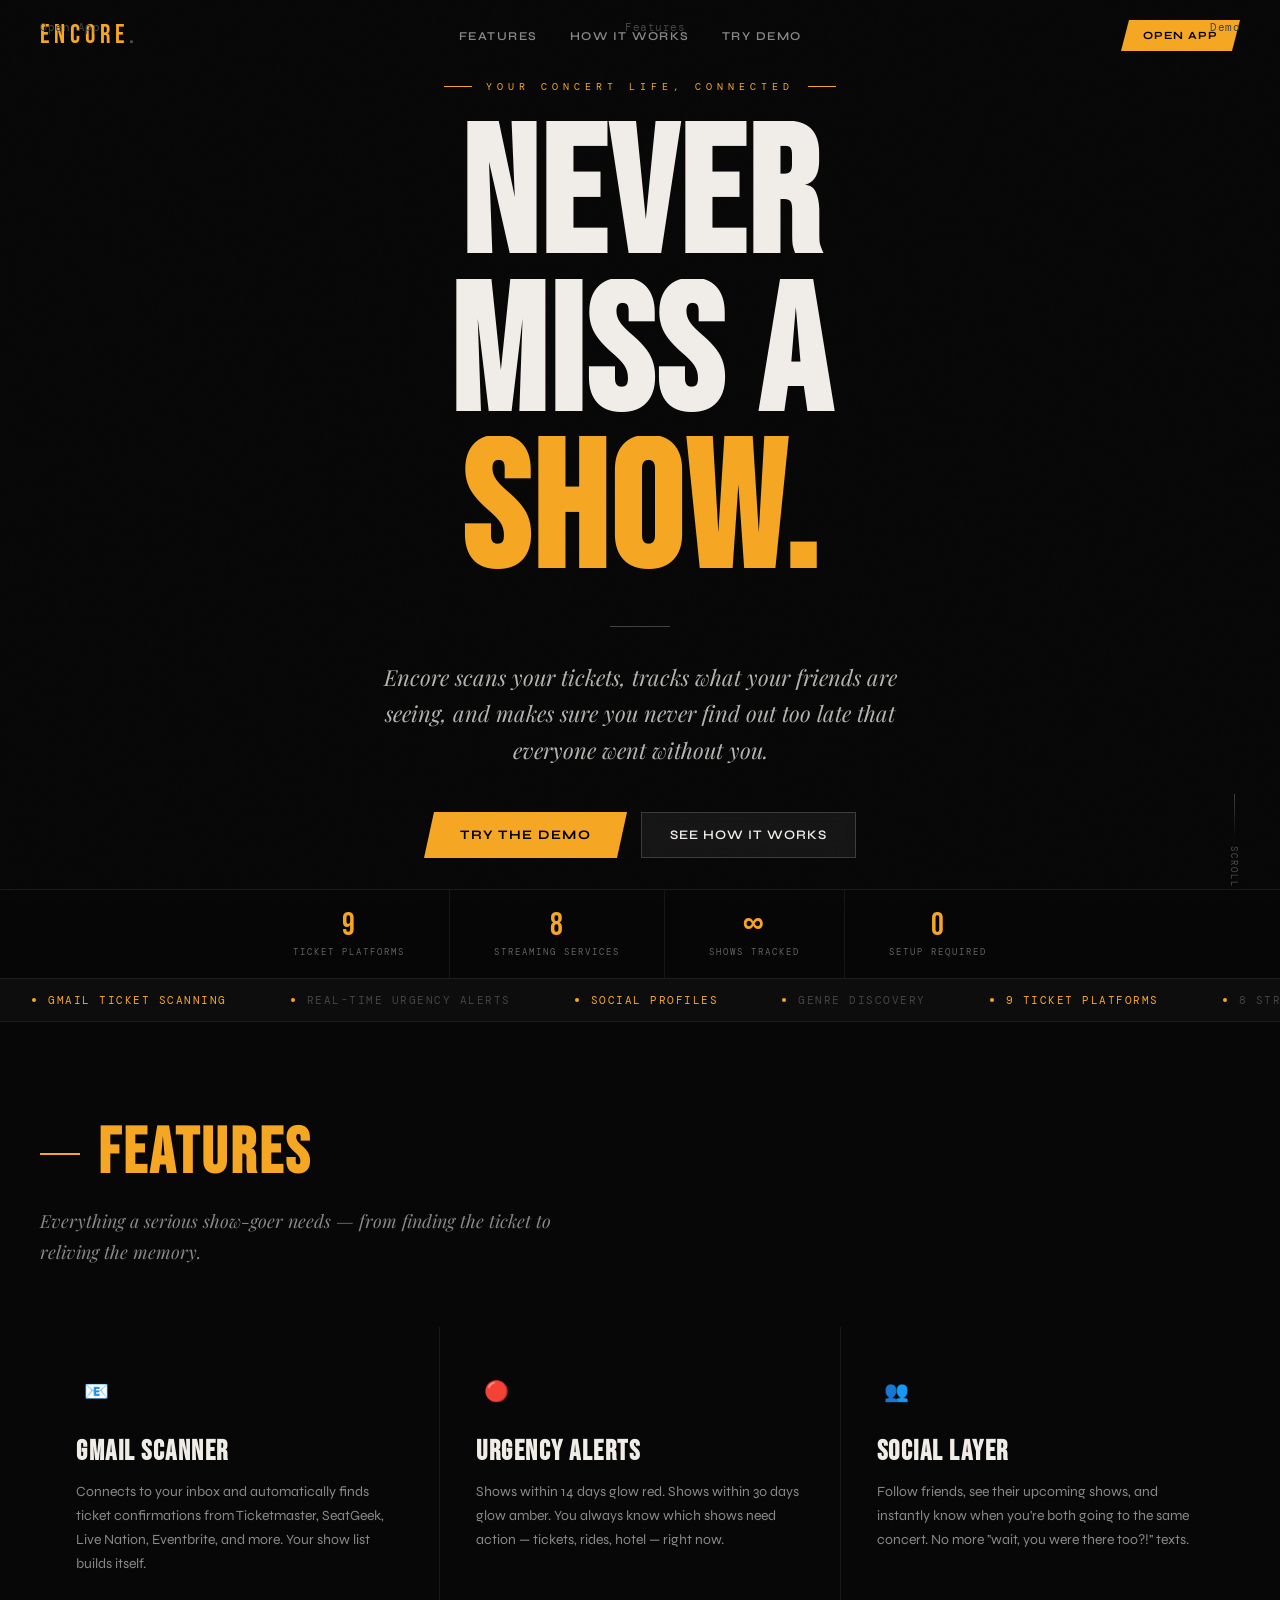
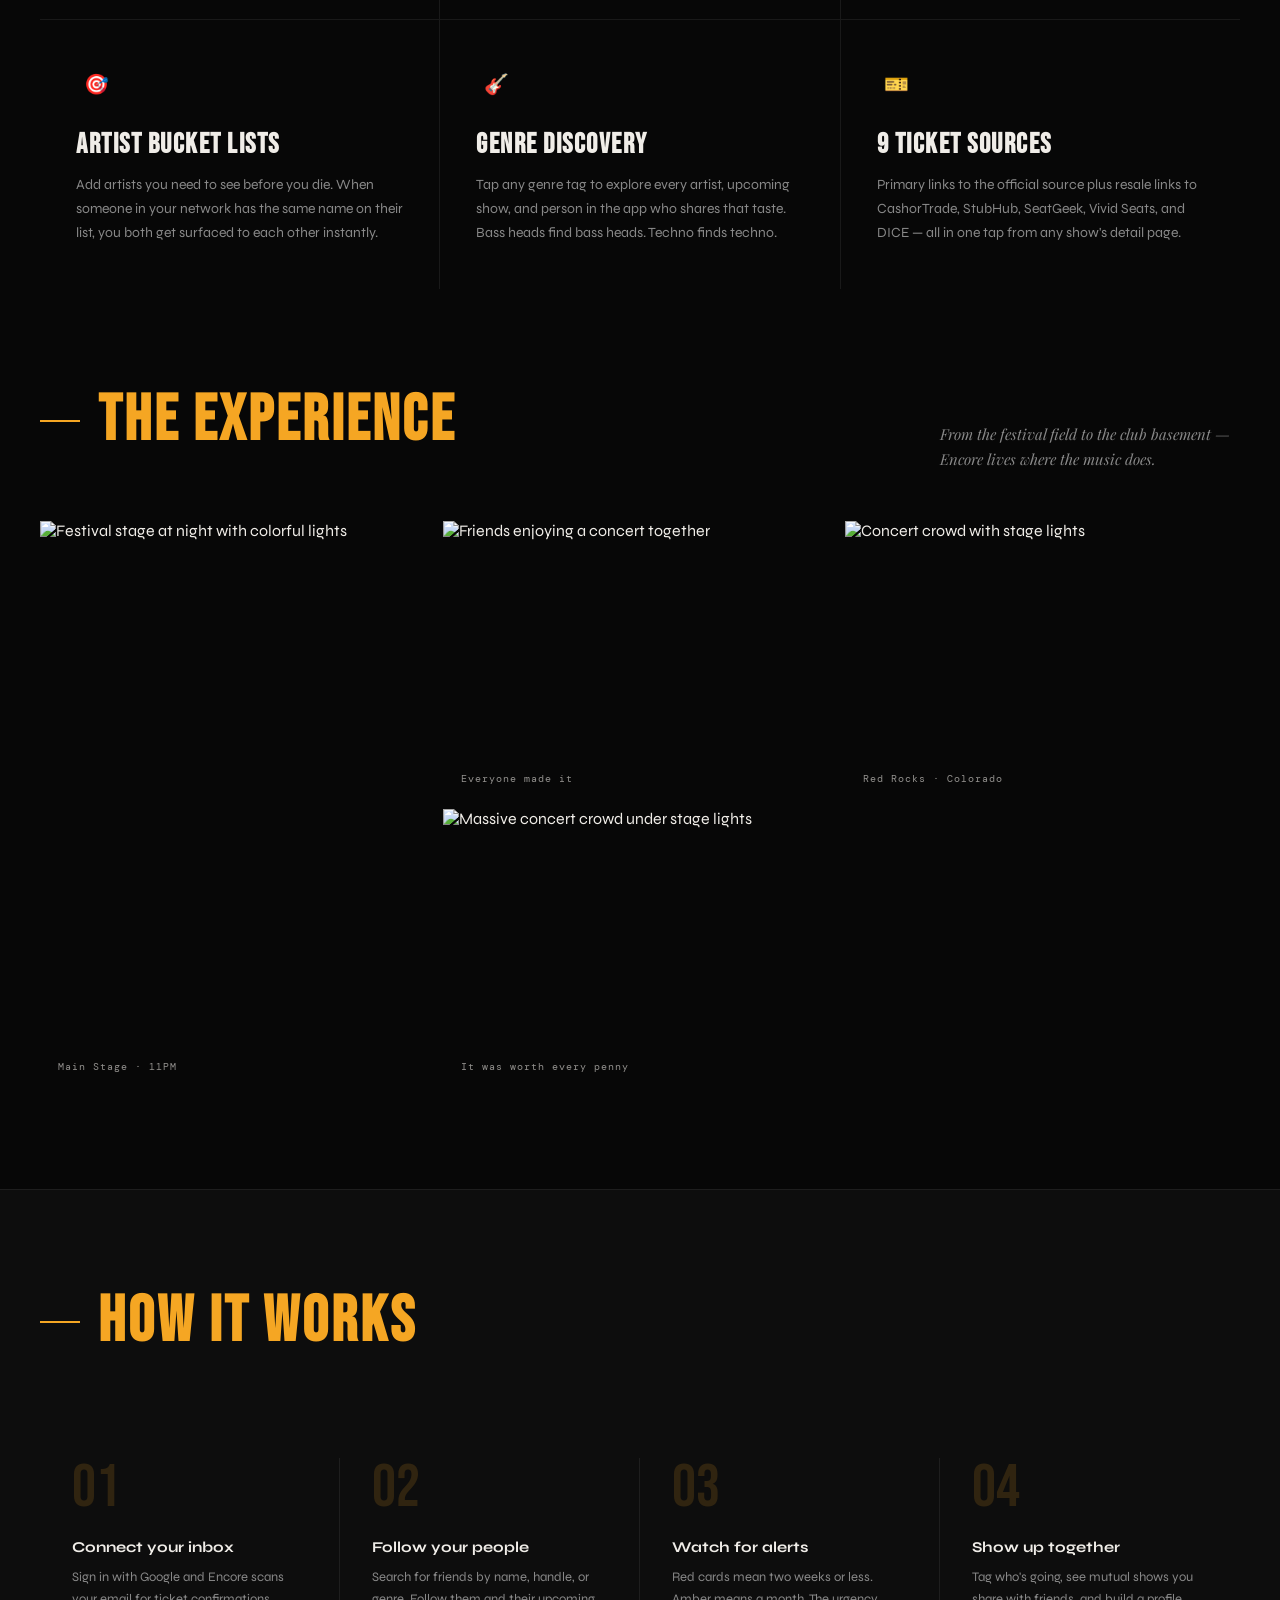
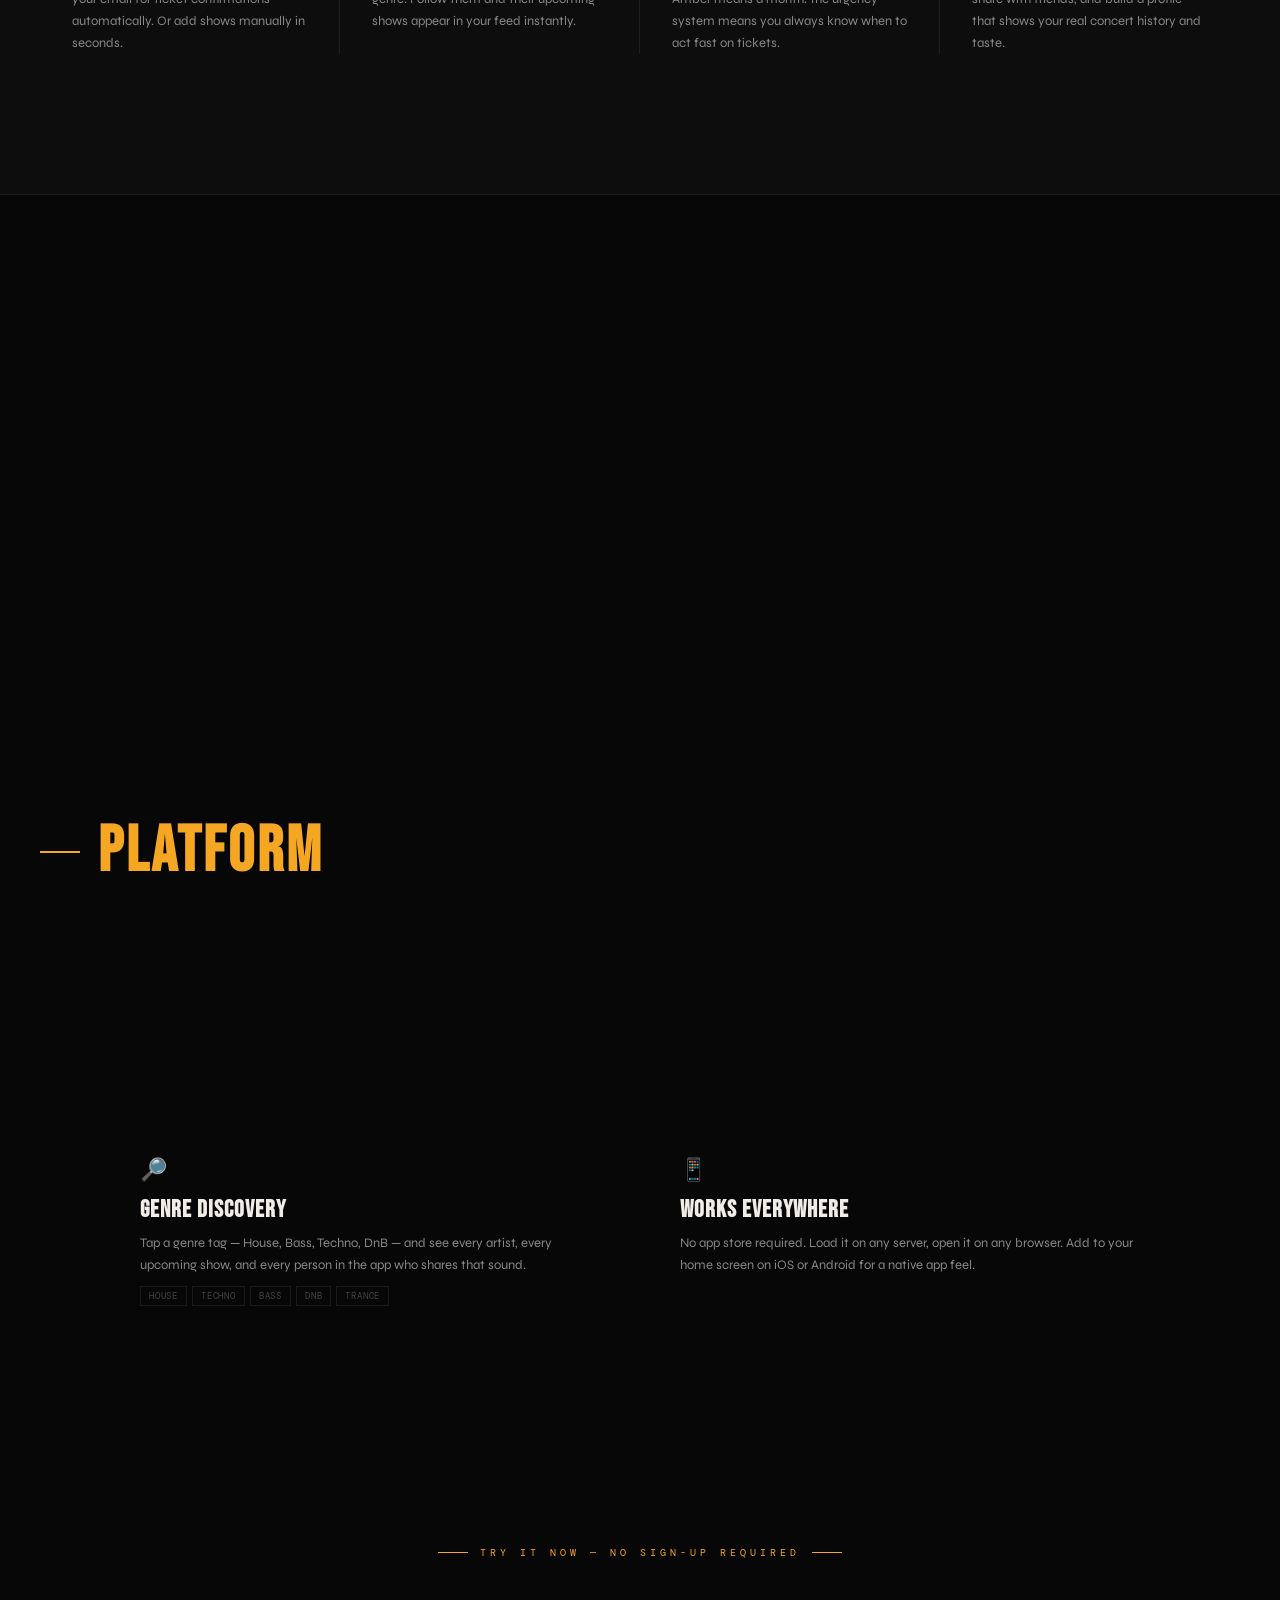
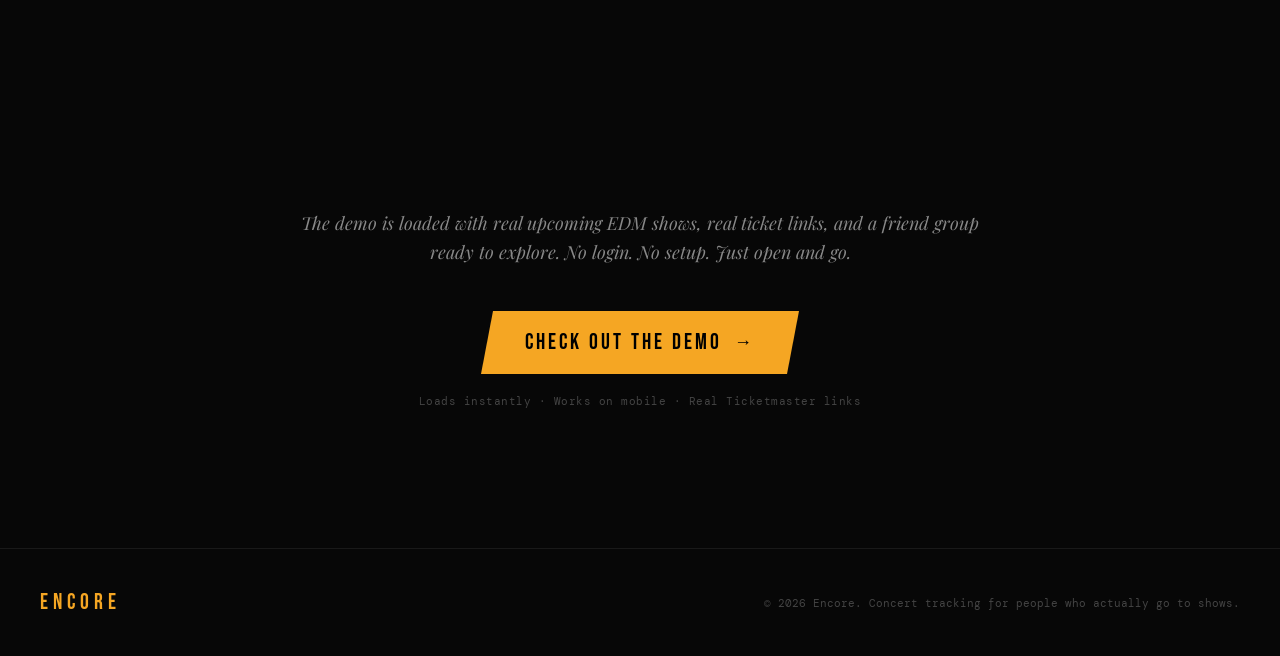
==== index.html @ 08269280 "Initial commit" ====
<!DOCTYPE html>
<html lang="en">
<head>
  <meta charset="UTF-8"/>
  <meta name="viewport" content="width=device-width, initial-scale=1.0"/>

  <!-- ── PRIMARY SEO ── -->
  <title>Encore — Never Miss a Show | Concert Tracker & Social App</title>
  <meta name="description" content="Encore scans your Gmail for concert tickets, shows what your friends are going to, and alerts you before shows sell out. The social concert tracker built for people who actually go to shows."/>
  <meta name="keywords" content="concert tracker, concert social app, ticket scanner, show tracker, music events, find concerts, friends concerts, EDM shows, live music app, concert notifications"/>
  <meta name="author" content="Encore"/>
  <meta name="robots" content="index, follow"/>
  <link rel="canonical" href="https://yourdomain.com/"/>

  <!-- ── OPEN GRAPH (Facebook, iMessage, LinkedIn previews) ── -->
  <meta property="og:type"        content="website"/>
  <meta property="og:url"         content="https://yourdomain.com/"/>
  <meta property="og:title"       content="Encore — Never Miss a Show"/>
  <meta property="og:description" content="Scan your tickets, follow your friends' show lists, and stop finding out Monday that everyone went without you Friday night."/>
  <meta property="og:image"       content="https://yourdomain.com/og-image.jpg"/>
  <meta property="og:image:width"  content="1200"/>
  <meta property="og:image:height" content="630"/>
  <meta property="og:site_name"   content="Encore"/>
  <meta property="og:locale"      content="en_US"/>

  <!-- ── TWITTER / X CARD ── -->
  <meta name="twitter:card"        content="summary_large_image"/>
  <meta name="twitter:url"         content="https://yourdomain.com/"/>
  <meta name="twitter:title"       content="Encore — Never Miss a Show"/>
  <meta name="twitter:description" content="Scan your tickets, follow your friends, catch every show."/>
  <meta name="twitter:image"       content="https://yourdomain.com/og-image.jpg"/>

  <!-- ── STRUCTURED DATA (Google rich results) ── -->
  <script type="application/ld+json">
  {
    "@context": "https://schema.org",
    "@type": "WebApplication",
    "name": "Encore",
    "url": "https://yourdomain.com",
    "description": "Concert tracker and social app. Scan Gmail for tickets, follow friends, get urgency alerts, and find tickets on 9 platforms.",
    "applicationCategory": "EntertainmentApplication",
    "operatingSystem": "Web, iOS, Android",
    "offers": {
      "@type": "Offer",
      "price": "0",
      "priceCurrency": "USD"
    },
    "featureList": [
      "Gmail ticket scanning",
      "Friend activity feed",
      "Concert urgency alerts",
      "9 ticket marketplace links",
      "8 streaming service links",
      "Genre discovery",
      "Artist bucket lists",
      "Concert history tracking"
    ]
  }
  </script>

  <!-- ── FONTS ── -->
  <link rel="preconnect" href="https://fonts.googleapis.com"/>
  <link rel="preconnect" href="https://fonts.gstatic.com" crossorigin/>
  <link href="https://fonts.googleapis.com/css2?family=Bebas+Neue&family=DM+Mono:wght@400;500&family=Playfair+Display:ital,wght@0,400;0,700;1,400&family=Syne:wght@400;500;600;700;800&display=swap" rel="stylesheet"/>

  <!-- ── STYLESHEET ── -->
  <link rel="stylesheet" href="css/style.css"/>

  <!-- ── FAVICON (replace with your own) ── -->
  <link rel="icon" href="data:image/svg+xml,<svg xmlns='http://www.w3.org/2000/svg' viewBox='0 0 100 100'><text y='.9em' font-size='90'>🎵</text></svg>"/>
</head>
<body>

<!-- ══════════════════════════════════════════
     NAVIGATION
══════════════════════════════════════════ -->
<nav id="nav" role="navigation" aria-label="Main navigation">
  <a href="/" class="nav-logo" aria-label="Encore home">ENCORE<span>.</span></a>
  <div class="nav-links">
    <a href="#features">Features</a>
    <a href="#how">How it works</a>
    <a href="#demo">Try Demo</a>
  </div>
  <a href="app.html" class="nav-cta">Open App</a>
</nav>

<!-- ══════════════════════════════════════════
     HERO
══════════════════════════════════════════ -->
<main>
<section class="hero" id="hero" aria-label="Hero">
  <div class="hero-overlay" aria-hidden="true"></div>
  <div class="hero-content">
    <p class="hero-label">Your concert life, connected</p>
    <h1 class="hero-hed">
      <span class="hero-hed-line">
        <span class="reveal-wrap"><span class="reveal-text" id="rt0">NEVER</span></span>
      </span>
      <span class="hero-hed-line">
        <span class="reveal-wrap"><span class="reveal-text" id="rt1">MISS A</span></span>
      </span>
      <span class="hero-hed-line gold">
        <span class="reveal-wrap"><span class="reveal-text" id="rt2">SHOW.</span></span>
      </span>
    </h1>
    <div class="hero-divider" aria-hidden="true"></div>
    <p class="hero-sub fade-up" id="heroSub">
      Encore scans your tickets, tracks what your friends are seeing,
      and makes sure you never find out too late that everyone went without you.
    </p>
    <div class="hero-actions fade-up" id="heroActions">
      <a href="#demo" class="btn-hero-primary">Try the Demo</a>
      <a href="#features" class="btn-hero-ghost">See How It Works</a>
    </div>
  </div>
  <div class="hero-stats fade-up" id="heroStats" aria-label="App statistics">
    <div class="hero-stat"><div class="hero-stat-n">9</div><div class="hero-stat-l">Ticket Platforms</div></div>
    <div class="hero-stat"><div class="hero-stat-n">8</div><div class="hero-stat-l">Streaming Services</div></div>
    <div class="hero-stat"><div class="hero-stat-n">∞</div><div class="hero-stat-l">Shows Tracked</div></div>
    <div class="hero-stat"><div class="hero-stat-n">0</div><div class="hero-stat-l">Setup Required</div></div>
  </div>
  <div class="hero-scroll" aria-hidden="true">
    <div class="scroll-line"></div>
    <span>Scroll</span>
  </div>
</section>

<!-- ══════════════════════════════════════════
     TICKER
══════════════════════════════════════════ -->
<div class="ticker" aria-hidden="true">
  <div class="ticker-track">
    <span class="ticker-item hi"><span class="ticker-dot"></span>Gmail Ticket Scanning</span>
    <span class="ticker-item"><span class="ticker-dot"></span>Real-time Urgency Alerts</span>
    <span class="ticker-item hi"><span class="ticker-dot"></span>Social Profiles</span>
    <span class="ticker-item"><span class="ticker-dot"></span>Genre Discovery</span>
    <span class="ticker-item hi"><span class="ticker-dot"></span>9 Ticket Platforms</span>
    <span class="ticker-item"><span class="ticker-dot"></span>8 Streaming Services</span>
    <span class="ticker-item hi"><span class="ticker-dot"></span>Artist Bucket Lists</span>
    <span class="ticker-item"><span class="ticker-dot"></span>Followers &amp; Following</span>
    <span class="ticker-item hi"><span class="ticker-dot"></span>Resale Marketplace Links</span>
    <span class="ticker-item"><span class="ticker-dot"></span>Concert History</span>
    <span class="ticker-item hi"><span class="ticker-dot"></span>Mutual Show Detection</span>
    <span class="ticker-item"><span class="ticker-dot"></span>Show Notifications</span>
    <!-- Duplicate for seamless loop -->
    <span class="ticker-item hi"><span class="ticker-dot"></span>Gmail Ticket Scanning</span>
    <span class="ticker-item"><span class="ticker-dot"></span>Real-time Urgency Alerts</span>
    <span class="ticker-item hi"><span class="ticker-dot"></span>Social Profiles</span>
    <span class="ticker-item"><span class="ticker-dot"></span>Genre Discovery</span>
    <span class="ticker-item hi"><span class="ticker-dot"></span>9 Ticket Platforms</span>
    <span class="ticker-item"><span class="ticker-dot"></span>8 Streaming Services</span>
    <span class="ticker-item hi"><span class="ticker-dot"></span>Artist Bucket Lists</span>
    <span class="ticker-item"><span class="ticker-dot"></span>Followers &amp; Following</span>
    <span class="ticker-item hi"><span class="ticker-dot"></span>Resale Marketplace Links</span>
    <span class="ticker-item"><span class="ticker-dot"></span>Concert History</span>
    <span class="ticker-item hi"><span class="ticker-dot"></span>Mutual Show Detection</span>
    <span class="ticker-item"><span class="ticker-dot"></span>Show Notifications</span>
  </div>
</div>

<!-- ══════════════════════════════════════════
     FEATURES
══════════════════════════════════════════ -->
<section id="features" aria-labelledby="features-heading">
  <div class="inner">
    <h2 class="section-label" id="features-heading">Features</h2>
    <p class="section-sub fade-up">
      Everything a serious show-goer needs — from finding the ticket to reliving the memory.
    </p>
    <div class="features-grid">
      <article class="feat-card fade-up d1">
        <div class="feat-icon" aria-hidden="true">📧</div>
        <h3 class="feat-title">Gmail Scanner</h3>
        <p class="feat-body">Connects to your inbox and automatically finds ticket confirmations from Ticketmaster, SeatGeek, Live Nation, Eventbrite, and more. Your show list builds itself.</p>
      </article>
      <article class="feat-card fade-up d2">
        <div class="feat-icon" aria-hidden="true">🔴</div>
        <h3 class="feat-title">Urgency Alerts</h3>
        <p class="feat-body">Shows within 14 days glow red. Shows within 30 days glow amber. You always know which shows need action — tickets, rides, hotel — right now.</p>
      </article>
      <article class="feat-card fade-up d3">
        <div class="feat-icon" aria-hidden="true">👥</div>
        <h3 class="feat-title">Social Layer</h3>
        <p class="feat-body">Follow friends, see their upcoming shows, and instantly know when you're both going to the same concert. No more "wait, you were there too?!" texts.</p>
      </article>
      <article class="feat-card fade-up d1">
        <div class="feat-icon" aria-hidden="true">🎯</div>
        <h3 class="feat-title">Artist Bucket Lists</h3>
        <p class="feat-body">Add artists you need to see before you die. When someone in your network has the same name on their list, you both get surfaced to each other instantly.</p>
      </article>
      <article class="feat-card fade-up d2">
        <div class="feat-icon" aria-hidden="true">🎸</div>
        <h3 class="feat-title">Genre Discovery</h3>
        <p class="feat-body">Tap any genre tag to explore every artist, upcoming show, and person in the app who shares that taste. Bass heads find bass heads. Techno finds techno.</p>
      </article>
      <article class="feat-card fade-up d3">
        <div class="feat-icon" aria-hidden="true">🎫</div>
        <h3 class="feat-title">9 Ticket Sources</h3>
        <p class="feat-body">Primary links to the official source plus resale links to CashorTrade, StubHub, SeatGeek, Vivid Seats, and DICE — all in one tap from any show's detail page.</p>
      </article>
    </div>
  </div>
</section>

<!-- ══════════════════════════════════════════
     PHOTO GRID
══════════════════════════════════════════ -->
<div class="photo-section" aria-label="Concert photography">
  <div class="photo-hed-wrap">
    <div>
      <h2 class="section-label">The Experience</h2>
    </div>
    <p class="section-sub fade-up" style="max-width:300px;font-size:15px">
      From the festival field to the club basement — Encore lives where the music does.
    </p>
  </div>
  <div class="photo-grid">
    <div class="photo-item tall fade-up d1">
      <img src="https://images.unsplash.com/photo-1501281668745-f7f57925c3b4?w=600&q=85" alt="Festival stage at night with colorful lights" loading="lazy" width="600" height="900"/>
      <div class="photo-caption">Main Stage · 11PM</div>
    </div>
    <div class="photo-item fade-up d2">
      <img src="https://images.unsplash.com/photo-1524368535928-5b5e00ddc76b?w=800&q=85" alt="Friends enjoying a concert together" loading="lazy" width="800" height="533"/>
      <div class="photo-caption">Everyone made it</div>
    </div>
    <div class="photo-item fade-up d3">
      <img src="https://images.unsplash.com/photo-1506157786151-b8491531f063?w=600&q=85" alt="Concert crowd with stage lights" loading="lazy" width="600" height="400"/>
      <div class="photo-caption">Red Rocks · Colorado</div>
    </div>
    <div class="photo-item wide fade-up d2">
      <img src="https://images.unsplash.com/photo-1470229722913-7c0e2dbbafd3?w=1200&q=85" alt="Massive concert crowd under stage lights" loading="lazy" width="1200" height="800"/>
      <div class="photo-caption">It was worth every penny</div>
    </div>
  </div>
</div>

<!-- ══════════════════════════════════════════
     HOW IT WORKS
══════════════════════════════════════════ -->
<section id="how" class="how-section" aria-labelledby="how-heading">
  <div class="inner">
    <h2 class="section-label" id="how-heading">How It Works</h2>
    <div class="how-steps">
      <div class="how-step fade-up d1">
        <div class="step-num" aria-hidden="true">01</div>
        <h3 class="step-title">Connect your inbox</h3>
        <p class="step-body">Sign in with Google and Encore scans your email for ticket confirmations automatically. Or add shows manually in seconds.</p>
      </div>
      <div class="how-step fade-up d2">
        <div class="step-num" aria-hidden="true">02</div>
        <h3 class="step-title">Follow your people</h3>
        <p class="step-body">Search for friends by name, handle, or genre. Follow them and their upcoming shows appear in your feed instantly.</p>
      </div>
      <div class="how-step fade-up d3">
        <div class="step-num" aria-hidden="true">03</div>
        <h3 class="step-title">Watch for alerts</h3>
        <p class="step-body">Red cards mean two weeks or less. Amber means a month. The urgency system means you always know when to act fast on tickets.</p>
      </div>
      <div class="how-step fade-up d4">
        <div class="step-num" aria-hidden="true">04</div>
        <h3 class="step-title">Show up together</h3>
        <p class="step-body">Tag who's going, see mutual shows you share with friends, and build a profile that shows your real concert history and taste.</p>
      </div>
    </div>
  </div>
</section>

<!-- ══════════════════════════════════════════
     SOCIAL PROOF
══════════════════════════════════════════ -->
<div class="social-proof" aria-label="The problem Encore solves">
  <div class="sp-inner">
    <div class="fade-up">
      <h2 class="section-label" style="font-size:clamp(22px,3.5vw,36px);font-family:'Playfair Display',serif;font-style:italic;letter-spacing:0;color:var(--fg)">
        "Stop finding out Monday that <span style="color:var(--gold)">half your friends were at the same show</span> Friday night."
      </h2>
      <div class="line-draw" style="margin-top:32px"></div>
    </div>
    <div class="sp-cards fade-up d2">
      <div class="sp-card">
        <div class="sp-av" style="background:#F5A623">KY</div>
        <div class="sp-info"><div class="sp-name">Kyle</div><div class="sp-status">Subtronics · Red Rocks · Apr 23</div></div>
        <span class="sp-badge sp-going">✓ Going</span>
      </div>
      <div class="sp-card">
        <div class="sp-av" style="background:#9B6BF5">JO</div>
        <div class="sp-info"><div class="sp-name">Jordan</div><div class="sp-status">Subtronics · Red Rocks · Apr 23</div></div>
        <span class="sp-badge sp-going">✓ Going</span>
      </div>
      <div class="sp-card">
        <div class="sp-av" style="background:#E85D3A">AL</div>
        <div class="sp-info"><div class="sp-name">Alex</div><div class="sp-status">Subtronics · Red Rocks · Apr 23</div></div>
        <span class="sp-badge sp-going" style="background:rgba(245,166,35,.1);color:var(--gold);border-color:var(--gold-border)">Not yet</span>
      </div>
    </div>
  </div>
</div>

<!-- ══════════════════════════════════════════
     PLATFORM FEATURES
══════════════════════════════════════════ -->
<section aria-labelledby="platform-heading">
  <div class="inner">
    <h2 class="section-label" id="platform-heading">Platform</h2>
    <div class="platform-grid">
      <div class="pf-item fade-up d1">
        <div class="pf-icon" aria-hidden="true">🎵</div>
        <h3 class="pf-title">Rich Artist Pages</h3>
        <p class="pf-body">Tap any artist name and get their upcoming shows, attending friends, and links to every major streaming platform in one place.</p>
        <div class="pf-tags"><span class="pf-tag">Spotify</span><span class="pf-tag">Apple Music</span><span class="pf-tag">Beatport</span><span class="pf-tag">SoundCloud</span></div>
      </div>
      <div class="pf-item fade-up d2">
        <div class="pf-icon" aria-hidden="true">👤</div>
        <h3 class="pf-title">Expressive Profiles</h3>
        <p class="pf-body">Set your genre tags, favorite artists, bucket list, show vibe, lifetime show count, and social links. Your music identity, all in one card.</p>
      </div>
      <div class="pf-item fade-up d3">
        <div class="pf-icon" aria-hidden="true">🔎</div>
        <h3 class="pf-title">Genre Discovery</h3>
        <p class="pf-body">Tap a genre tag — House, Bass, Techno, DnB — and see every artist, every upcoming show, and every person in the app who shares that sound.</p>
        <div class="pf-tags"><span class="pf-tag">House</span><span class="pf-tag">Techno</span><span class="pf-tag">Bass</span><span class="pf-tag">DnB</span><span class="pf-tag">Trance</span></div>
      </div>
      <div class="pf-item fade-up d4">
        <div class="pf-icon" aria-hidden="true">📱</div>
        <h3 class="pf-title">Works Everywhere</h3>
        <p class="pf-body">No app store required. Load it on any server, open it on any browser. Add to your home screen on iOS or Android for a native app feel.</p>
      </div>
    </div>
  </div>
</section>

<!-- ══════════════════════════════════════════
     DEMO CTA
══════════════════════════════════════════ -->
<div class="demo-section" id="demo" aria-labelledby="demo-heading">
  <div class="demo-content">
    <p class="demo-eyebrow">Try it now — no sign-up required</p>
    <h2 class="demo-hed" id="demo-heading">
      <span class="reveal-wrap"><span class="reveal-text">SEE IT</span></span>
      <span class="reveal-wrap" style="color:var(--gold)"><span class="reveal-text">IN ACTION</span></span>
    </h2>
    <p class="demo-sub fade-up">
      The demo is loaded with real upcoming EDM shows, real ticket links,
      and a friend group ready to explore. No login. No setup. Just open and go.
    </p>
    <a href="app.html" class="btn-demo fade-up d2" aria-label="Open the Encore app demo">
      Check Out the Demo <span class="btn-demo-arrow" aria-hidden="true">→</span>
    </a>
    <p class="demo-note fade-up d3">Loads instantly · Works on mobile · Real Ticketmaster links</p>
  </div>
</div>
</main>

<!-- ══════════════════════════════════════════
     FOOTER
══════════════════════════════════════════ -->
<footer role="contentinfo">
  <div class="foot-logo">ENCORE</div>
  <p class="foot-copy">© 2026 Encore. Concert tracking for people who actually go to shows.</p>
  <nav class="foot-links" aria-label="Footer navigation">
    <a href="app.html">Open App</a>
    <a href="#features">Features</a>
    <a href="#demo">Demo</a>
  </nav>
</footer>

<script src="js/landing.js" defer></script>
</body>
</html>
---- css/style.css ----
/* ============================================================
   ENCORE — Landing Page Styles
   style.css
   ============================================================ */

/* ── CUSTOM PROPERTIES ── */
:root {
  --gold:        #F5A623;
  --gold-dim:    rgba(245,166,35,.12);
  --gold-border: rgba(245,166,35,.25);
  --red:         #FF4D4D;
  --bg:          #070707;
  --bg2:         #0d0d0d;
  --bg3:         #111;
  --fg:          #F0EDE8;
  --fg2:         #888;
  --fg3:         #444;
  --border:      rgba(255,255,255,.07);
  --font-display:'Bebas Neue', sans-serif;
  --font-body:   'Syne', sans-serif;
  --font-mono:   'DM Mono', monospace;
  --font-serif:  'Playfair Display', serif;
}

/* ── RESET ── */
*, *::before, *::after { box-sizing: border-box; margin: 0; padding: 0; }
html { scroll-behavior: smooth; }
body {
  background: var(--bg);
  color: var(--fg);
  font-family: var(--font-body);
  overflow-x: hidden;
  -webkit-font-smoothing: antialiased;
}
::selection { background: var(--gold); color: #000; }
::-webkit-scrollbar { width: 3px; }
::-webkit-scrollbar-thumb { background: #2a2a2a; border-radius: 2px; }
img { max-width: 100%; display: block; }
a { color: inherit; }

/* ── GRAIN OVERLAY ── */
body::before {
  content: '';
  position: fixed;
  inset: 0;
  pointer-events: none;
  z-index: 1000;
  background-image: url("data:image/svg+xml,%3Csvg viewBox='0 0 256 256' xmlns='http://www.w3.org/2000/svg'%3E%3Cfilter id='n'%3E%3CfeTurbulence type='fractalNoise' baseFrequency='0.9' numOctaves='4' stitchTiles='stitch'/%3E%3C/filter%3E%3Crect width='100%25' height='100%25' filter='url(%23n)' opacity='0.03'/%3E%3C/svg%3E");
  opacity: .35;
  mix-blend-mode: overlay;
}

/* ── ANIMATIONS ── */
.reveal-wrap  { overflow: hidden; display: block; }
.reveal-text  {
  display: block;
  transform: translateY(110%);
  transition: transform 0.9s cubic-bezier(0.16,1,0.3,1);
}
.reveal-text.visible { transform: translateY(0); }

.fade-up {
  opacity: 0;
  transform: translateY(32px);
  transition: opacity 0.8s ease, transform 0.8s cubic-bezier(0.16,1,0.3,1);
}
.fade-up.visible { opacity: 1; transform: translateY(0); }
.fade-up.d1 { transition-delay: .1s; }
.fade-up.d2 { transition-delay: .2s; }
.fade-up.d3 { transition-delay: .3s; }
.fade-up.d4 { transition-delay: .4s; }
.fade-up.d5 { transition-delay: .5s; }

.line-draw { width: 0; height: 1px; background: var(--gold); transition: width 1.2s cubic-bezier(0.16,1,0.3,1); }
.line-draw.visible { width: 100%; }

@keyframes scrollPulse {
  0%, 100% { opacity: .3; transform: scaleY(1); }
  50%       { opacity: 1;  transform: scaleY(1.2); }
}
@keyframes ticker {
  from { transform: translateX(0); }
  to   { transform: translateX(-50%); }
}

/* ── NAVIGATION ── */
nav {
  position: fixed;
  top: 0; left: 0; right: 0;
  z-index: 100;
  display: flex;
  align-items: center;
  justify-content: space-between;
  padding: 20px 40px;
  padding-top: max(20px, calc(20px + env(safe-area-inset-top)));
  background: rgba(7,7,7,0);
  backdrop-filter: blur(0);
  transition: background .4s, backdrop-filter .4s;
}
nav.scrolled {
  background: rgba(7,7,7,.92);
  backdrop-filter: blur(16px);
}
.nav-logo {
  font-family: var(--font-display);
  font-size: 26px;
  letter-spacing: 5px;
  color: var(--gold);
  text-decoration: none;
}
.nav-logo span { color: var(--fg); opacity: .3; }
.nav-links { display: flex; align-items: center; gap: 32px; }
.nav-links a {
  font-size: 12px;
  font-weight: 600;
  letter-spacing: 1.5px;
  text-transform: uppercase;
  color: var(--fg2);
  text-decoration: none;
  transition: color .2s;
}
.nav-links a:hover { color: var(--fg); }
.nav-cta {
  padding: 9px 22px;
  background: var(--gold);
  color: #000;
  font-family: var(--font-body);
  font-size: 11px;
  font-weight: 700;
  letter-spacing: 1px;
  text-transform: uppercase;
  text-decoration: none;
  border: none;
  cursor: pointer;
  transition: background .15s;
  clip-path: polygon(8px 0%,100% 0%,calc(100% - 8px) 100%,0% 100%);
}
.nav-cta:hover { background: #ffbb44; }

/* ── HERO ── */
.hero {
  position: relative;
  min-height: 100vh;
  min-height: 100dvh;
  display: flex;
  flex-direction: column;
  justify-content: center;
  align-items: center;
  padding: 80px 40px 120px;
  overflow: hidden;
  text-align: center;
  background-image: url('https://images.unsplash.com/photo-1459749411175-04bf5292ceea?w=1600&q=85');
  background-size: cover;
  background-position: center 30%;
  background-repeat: no-repeat;
}
.hero-overlay {
  position: absolute;
  inset: 0;
  z-index: 1;
  pointer-events: none;
  background:
    linear-gradient(to bottom, rgba(7,7,7,.75) 0%, rgba(7,7,7,.25) 25%, rgba(7,7,7,.18) 55%, rgba(7,7,7,.72) 85%, rgba(7,7,7,1) 100%),
    radial-gradient(ellipse at center, rgba(7,7,7,0) 25%, rgba(7,7,7,.5) 100%);
}
.hero-content {
  position: relative;
  z-index: 2;
  max-width: 1100px;
  width: 100%;
}
.hero-label {
  font-family: var(--font-mono);
  font-size: 10px;
  letter-spacing: 5px;
  text-transform: uppercase;
  color: var(--gold);
  margin-bottom: 28px;
  display: flex;
  align-items: center;
  justify-content: center;
  gap: 14px;
}
.hero-label::before,
.hero-label::after { content: ''; width: 28px; height: 1px; background: var(--gold); }
.hero-hed {
  font-family: var(--font-display);
  font-size: clamp(80px,14vw,200px);
  line-height: .88;
  letter-spacing: 3px;
  margin-bottom: 0;
}
.hero-hed-line { display: block; }
.hero-hed .gold { color: var(--gold); }
.hero-divider {
  width: 60px;
  height: 1px;
  background: rgba(240,237,232,.25);
  margin: 32px auto;
}
.hero-sub {
  font-family: var(--font-serif);
  font-style: italic;
  font-size: clamp(16px,2.2vw,22px);
  color: rgba(240,237,232,.75);
  max-width: 560px;
  line-height: 1.65;
  margin: 0 auto 44px;
}
.hero-actions {
  display: flex;
  gap: 14px;
  align-items: center;
  justify-content: center;
  flex-wrap: wrap;
}
.btn-hero-primary {
  padding: 15px 36px;
  background: var(--gold);
  color: #000;
  font-family: var(--font-body);
  font-size: 13px;
  font-weight: 700;
  letter-spacing: 1.5px;
  text-transform: uppercase;
  text-decoration: none;
  cursor: pointer;
  border: none;
  transition: all .2s;
  clip-path: polygon(10px 0%,100% 0%,calc(100% - 10px) 100%,0% 100%);
}
.btn-hero-primary:hover { background: #ffbb44; transform: translateY(-2px); }
.btn-hero-ghost {
  padding: 14px 28px;
  background: rgba(255,255,255,.06);
  color: var(--fg);
  font-family: var(--font-body);
  font-size: 13px;
  font-weight: 600;
  letter-spacing: 1px;
  text-transform: uppercase;
  text-decoration: none;
  border: 1px solid rgba(240,237,232,.18);
  cursor: pointer;
  backdrop-filter: blur(8px);
  transition: all .2s;
}
.btn-hero-ghost:hover { border-color: rgba(240,237,232,.45); background: rgba(255,255,255,.1); }

/* Hero Stats Bar */
.hero-stats {
  position: absolute;
  bottom: 0; left: 0; right: 0;
  z-index: 3;
  display: flex;
  justify-content: center;
  border-top: 1px solid rgba(255,255,255,.08);
  background: rgba(7,7,7,.65);
  backdrop-filter: blur(12px);
}
.hero-stat { padding: 20px 44px; text-align: center; border-right: 1px solid rgba(255,255,255,.07); }
.hero-stat:last-child { border-right: none; }
.hero-stat-n { font-family: var(--font-display); font-size: 32px; letter-spacing: 2px; color: var(--gold); line-height: 1; margin-bottom: 4px; }
.hero-stat-l { font-family: var(--font-mono); font-size: 9px; letter-spacing: 2px; text-transform: uppercase; color: rgba(240,237,232,.4); }

/* Hero Scroll Indicator */
.hero-scroll {
  position: absolute;
  bottom: 90px; right: 40px;
  z-index: 4;
  display: flex;
  flex-direction: column;
  align-items: center;
  gap: 8px;
}
.hero-scroll span { font-family: var(--font-mono); font-size: 9px; letter-spacing: 2px; color: rgba(240,237,232,.3); text-transform: uppercase; writing-mode: vertical-rl; }
.scroll-line { width: 1px; height: 44px; background: linear-gradient(to bottom,rgba(240,237,232,.25),transparent); animation: scrollPulse 2s ease-in-out infinite; }

/* ── TICKER ── */
.ticker {
  overflow: hidden;
  border-top: 1px solid var(--border);
  border-bottom: 1px solid var(--border);
  padding: 14px 0;
  background: var(--bg2);
}
.ticker-track {
  display: flex;
  gap: 0;
  white-space: nowrap;
  animation: ticker 28s linear infinite;
}
.ticker-track:hover { animation-play-state: paused; }
.ticker-item {
  display: inline-flex;
  align-items: center;
  gap: 12px;
  padding: 0 32px;
  font-family: var(--font-mono);
  font-size: 11px;
  letter-spacing: 1.5px;
  text-transform: uppercase;
  color: var(--fg3);
}
.ticker-dot { width: 4px; height: 4px; border-radius: 50%; background: var(--gold); flex-shrink: 0; }
.ticker-item.hi { color: var(--gold); }

/* ── SHARED SECTION STYLES ── */
section { padding: 100px 40px; }
.section-label {
  font-family: var(--font-display);
  font-size: clamp(36px,5vw,64px);
  letter-spacing: 3px;
  text-transform: uppercase;
  color: var(--gold);
  margin-bottom: 20px;
  line-height: 1;
  display: flex;
  align-items: center;
  gap: 18px;
}
.section-label::before { content: ''; width: 40px; height: 2px; background: var(--gold); flex-shrink: 0; }
.section-sub {
  font-family: var(--font-serif);
  font-style: italic;
  color: var(--fg2);
  font-size: clamp(15px,1.8vw,18px);
  line-height: 1.7;
  max-width: 520px;
}
.inner { max-width: 1200px; margin: 0 auto; }

/* ── FEATURES GRID ── */
.features-grid {
  display: grid;
  grid-template-columns: repeat(3,1fr);
  gap: 1px;
  background: var(--border);
  margin-top: 60px;
}
.feat-card { background: var(--bg); padding: 44px 36px; transition: background .3s; }
.feat-card:hover { background: var(--bg2); }
.feat-icon { width: 40px; height: 40px; margin-bottom: 24px; display: flex; align-items: center; justify-content: center; font-size: 20px; }
.feat-title { font-family: var(--font-display); font-size: 28px; letter-spacing: 1.5px; margin-bottom: 12px; color: var(--fg); }
.feat-body { font-size: 14px; color: var(--fg2); line-height: 1.7; }

/* ── PHOTO SECTION ── */
.photo-section { padding: 0 40px 100px; }
.photo-hed-wrap {
  max-width: 1200px;
  margin: 0 auto 48px;
  display: flex;
  align-items: flex-end;
  justify-content: space-between;
  gap: 20px;
  flex-wrap: wrap;
}
.photo-grid {
  max-width: 1200px;
  margin: 0 auto;
  display: grid;
  grid-template-columns: 1fr 1fr 1fr;
  grid-template-rows: 280px 280px;
  gap: 8px;
}
.photo-item { overflow: hidden; position: relative; }
.photo-item img { width: 100%; height: 100%; object-fit: cover; transition: transform .7s cubic-bezier(0.16,1,0.3,1); }
.photo-item:hover img { transform: scale(1.06); }
.photo-item.tall  { grid-row: span 2; }
.photo-item.wide  { grid-column: span 2; }
.photo-caption {
  position: absolute;
  bottom: 0; left: 0; right: 0;
  padding: 16px 18px;
  background: linear-gradient(to top,rgba(7,7,7,.85),transparent);
  font-family: var(--font-mono);
  font-size: 10px;
  color: rgba(240,237,232,.6);
  letter-spacing: 1px;
}

/* ── HOW IT WORKS ── */
.how-section { background: var(--bg2); border-top: 1px solid var(--border); border-bottom: 1px solid var(--border); }
.how-steps {
  display: grid;
  grid-template-columns: repeat(4,1fr);
  gap: 0;
  margin-top: 64px;
  position: relative;
}
.how-step { padding: 40px 32px; position: relative; }
.how-step::after { content: ''; position: absolute; right: 0; top: 40px; bottom: 40px; width: 1px; background: var(--border); }
.how-step:last-child::after { display: none; }
.step-num { font-family: var(--font-display); font-size: 60px; line-height: 1; color: rgba(245,166,35,.15); margin-bottom: 20px; }
.step-title { font-family: var(--font-body); font-size: 15px; font-weight: 700; margin-bottom: 10px; color: var(--fg); }
.step-body { font-size: 13px; color: var(--fg2); line-height: 1.7; }

/* ── SOCIAL PROOF ── */
.social-proof {
  position: relative;
  overflow: hidden;
  padding: 120px 40px;
  background: url('https://images.unsplash.com/photo-1529025980796-92e14c83b4b5?w=1400&q=80') center/cover no-repeat;
}
.social-proof::before {
  content: '';
  position: absolute;
  inset: 0;
  background: linear-gradient(135deg,rgba(7,7,7,.9) 0%,rgba(7,7,7,.6) 100%);
}
.sp-inner { position: relative; z-index: 1; max-width: 1200px; margin: 0 auto; display: grid; grid-template-columns: 1fr 1fr; gap: 60px; align-items: center; }
.sp-quote { font-family: var(--font-serif); font-size: clamp(22px,3.5vw,36px); font-style: italic; line-height: 1.4; color: var(--fg); }
.sp-quote span { color: var(--gold); }
.sp-cards { display: flex; flex-direction: column; gap: 12px; }
.sp-card { display: flex; align-items: center; gap: 14px; padding: 14px 18px; background: rgba(13,13,13,.85); border: 1px solid var(--border); backdrop-filter: blur(10px); }
.sp-av { width: 38px; height: 38px; border-radius: 50%; display: flex; align-items: center; justify-content: center; font-size: 11px; font-weight: 700; color: #000; flex-shrink: 0; }
.sp-info { flex: 1; min-width: 0; }
.sp-name  { font-size: 13px; font-weight: 600; color: var(--fg); }
.sp-status{ font-size: 11px; font-family: var(--font-mono); color: var(--fg3); }
.sp-badge { font-size: 9px; font-family: var(--font-mono); letter-spacing: .8px; padding: 3px 8px; text-transform: uppercase; flex-shrink: 0; }
.sp-going { background: rgba(245,166,35,.12); color: var(--gold); border: 1px solid rgba(245,166,35,.25); }

/* ── PLATFORM FEATURES ── */
.platform-grid { display: grid; grid-template-columns: 1fr 1fr; gap: 60px 80px; max-width: 1000px; margin: 64px auto 0; }
.pf-icon  { font-size: 22px; margin-bottom: 12px; }
.pf-title { font-family: var(--font-display); font-size: 24px; letter-spacing: 1px; margin-bottom: 8px; color: var(--fg); }
.pf-body  { font-size: 13px; color: var(--fg2); line-height: 1.7; }
.pf-tags  { display: flex; flex-wrap: wrap; gap: 5px; margin-top: 10px; }
.pf-tag   { font-size: 9px; font-family: var(--font-mono); letter-spacing: .8px; text-transform: uppercase; padding: 3px 8px; border: 1px solid var(--border); color: var(--fg3); }

/* ── DEMO CTA ── */
.demo-section {
  position: relative;
  overflow: hidden;
  padding: 140px 40px;
  text-align: center;
  background-image: url('https://images.unsplash.com/photo-1516450360452-9312f5e86fc7?w=1400&q=85');
  background-size: cover;
  background-position: center center;
  background-repeat: no-repeat;
}
.demo-section::before {
  content: '';
  position: absolute;
  inset: 0;
  z-index: 0;
  background: linear-gradient(to bottom,var(--bg) 0%,rgba(7,7,7,.8) 20%,rgba(7,7,7,.75) 50%,rgba(7,7,7,.8) 80%,var(--bg) 100%);
}
.demo-content { position: relative; z-index: 1; max-width: 700px; margin: 0 auto; }
.demo-eyebrow {
  font-family: var(--font-mono);
  font-size: 10px;
  letter-spacing: 4px;
  text-transform: uppercase;
  color: var(--gold);
  margin-bottom: 24px;
  display: flex;
  align-items: center;
  justify-content: center;
  gap: 12px;
}
.demo-eyebrow::before,
.demo-eyebrow::after { content: ''; flex: 0 0 30px; height: 1px; background: var(--gold); }
.demo-hed { font-family: var(--font-display); font-size: clamp(50px,9vw,110px); line-height: .9; letter-spacing: 2px; margin-bottom: 28px; }
.demo-sub { font-family: var(--font-serif); font-style: italic; color: var(--fg2); font-size: 18px; line-height: 1.6; margin-bottom: 44px; }
.btn-demo {
  display: inline-flex;
  align-items: center;
  gap: 12px;
  padding: 18px 44px;
  background: var(--gold);
  color: #000;
  font-family: var(--font-display);
  font-size: 22px;
  letter-spacing: 3px;
  text-decoration: none;
  cursor: pointer;
  border: none;
  transition: all .2s;
  clip-path: polygon(12px 0%,100% 0%,calc(100% - 12px) 100%,0% 100%);
}
.btn-demo:hover { background: #ffbb44; transform: translateY(-3px); box-shadow: 0 20px 40px rgba(245,166,35,.3); }
.btn-demo-arrow { font-size: 18px; transition: transform .2s; }
.btn-demo:hover .btn-demo-arrow { transform: translateX(4px); }
.demo-note { margin-top: 20px; font-size: 11px; font-family: var(--font-mono); color: var(--fg3); letter-spacing: .5px; }

/* ── FOOTER ── */
footer {
  border-top: 1px solid var(--border);
  padding: 40px;
  display: flex;
  align-items: center;
  justify-content: space-between;
  flex-wrap: wrap;
  gap: 16px;
}
.foot-logo { font-family: var(--font-display); font-size: 22px; letter-spacing: 5px; color: var(--gold); }
.foot-copy { font-size: 11px; font-family: var(--font-mono); color: var(--fg3); }
.foot-links { display: flex; gap: 24px; }
.foot-links a { font-size: 11px; font-family: var(--font-mono); color: var(--fg3); text-decoration: none; letter-spacing: .5px; transition: color .2s; }
.foot-links a:hover { color: var(--fg); }

/* ── RESPONSIVE ── */
@media (max-width: 900px) {
  .how-steps { grid-template-columns: 1fr 1fr; gap: 1px; background: var(--border); }
  .how-step  { background: var(--bg2); }
  .how-step::after { display: none; }
  .sp-inner  { grid-template-columns: 1fr; }
  .platform-grid { grid-template-columns: 1fr; gap: 40px; }
  .features-grid { grid-template-columns: 1fr; }
  .photo-grid { grid-template-columns: 1fr 1fr; grid-template-rows: 200px 200px 200px; }
  .photo-item.tall  { grid-row: span 1; }
  .photo-item.wide  { grid-column: span 2; }
}
@media (max-width: 600px) {
  nav { padding: 16px 20px; padding-top: max(16px, calc(16px + env(safe-area-inset-top))); }
  .nav-links { display: none; }
  section { padding: 70px 20px; }
  .hero { padding: 90px 20px 120px; }
  .hero-stats { display: none; }
  .hero-scroll { display: none; }
  .photo-section { padding: 0 20px 70px; }
  .social-proof { padding: 80px 20px; }
  .demo-section { padding: 100px 20px; }
  footer { padding: 30px 20px; }
  .photo-grid { grid-template-columns: 1fr; grid-template-rows: repeat(4,220px); }
  .photo-item.wide { grid-column: span 1; }
}
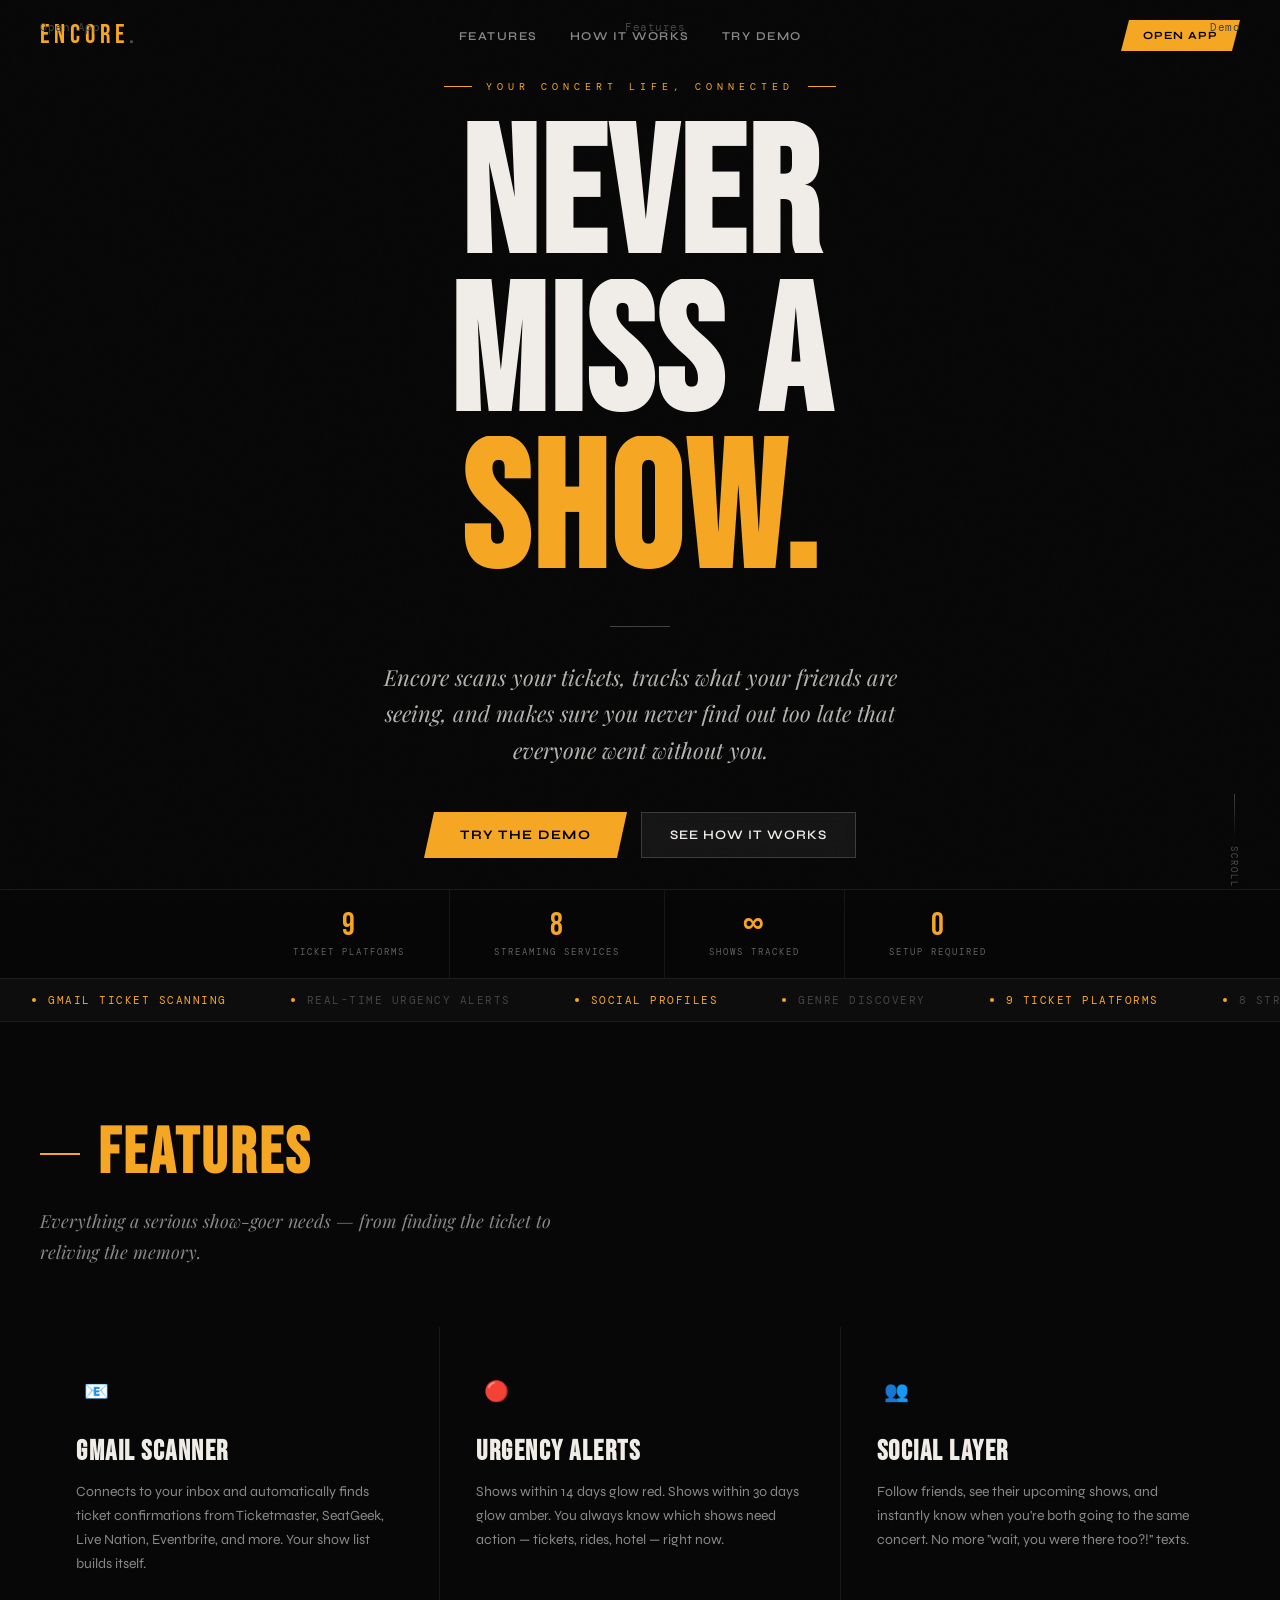
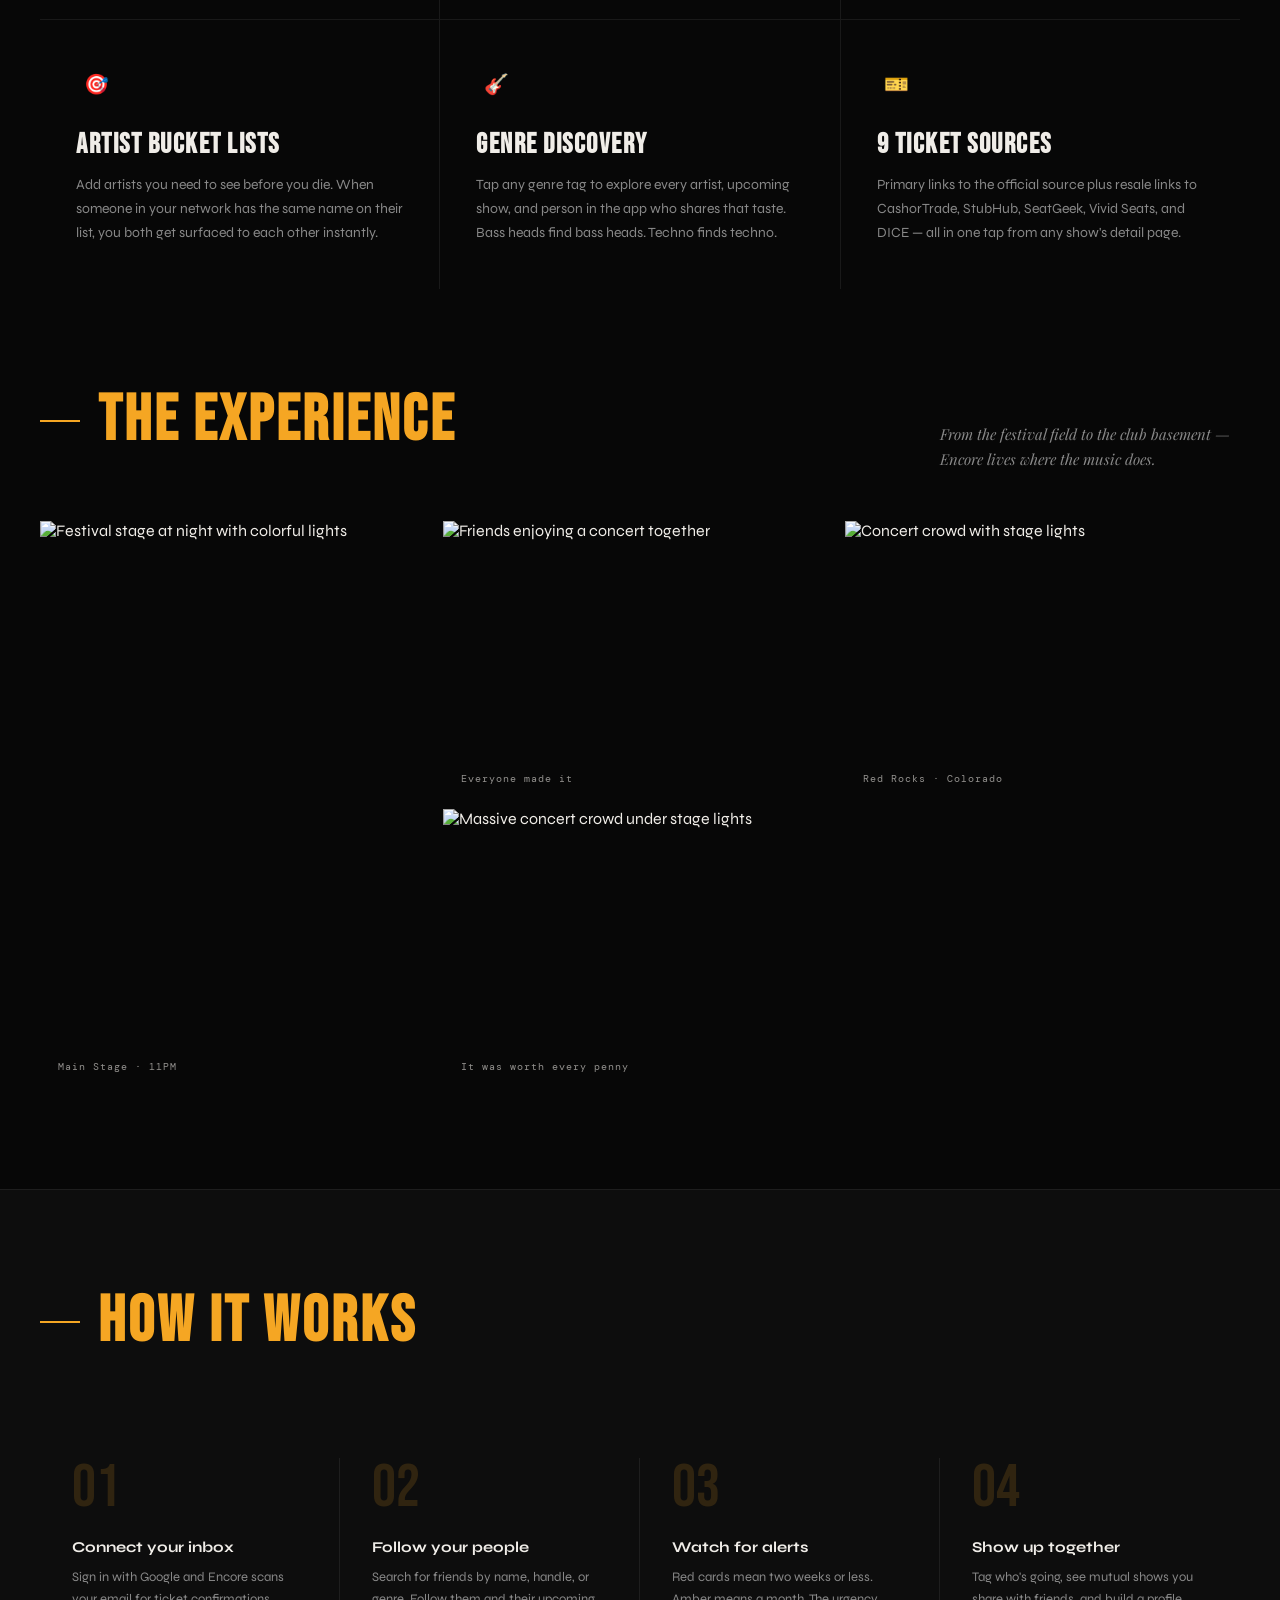
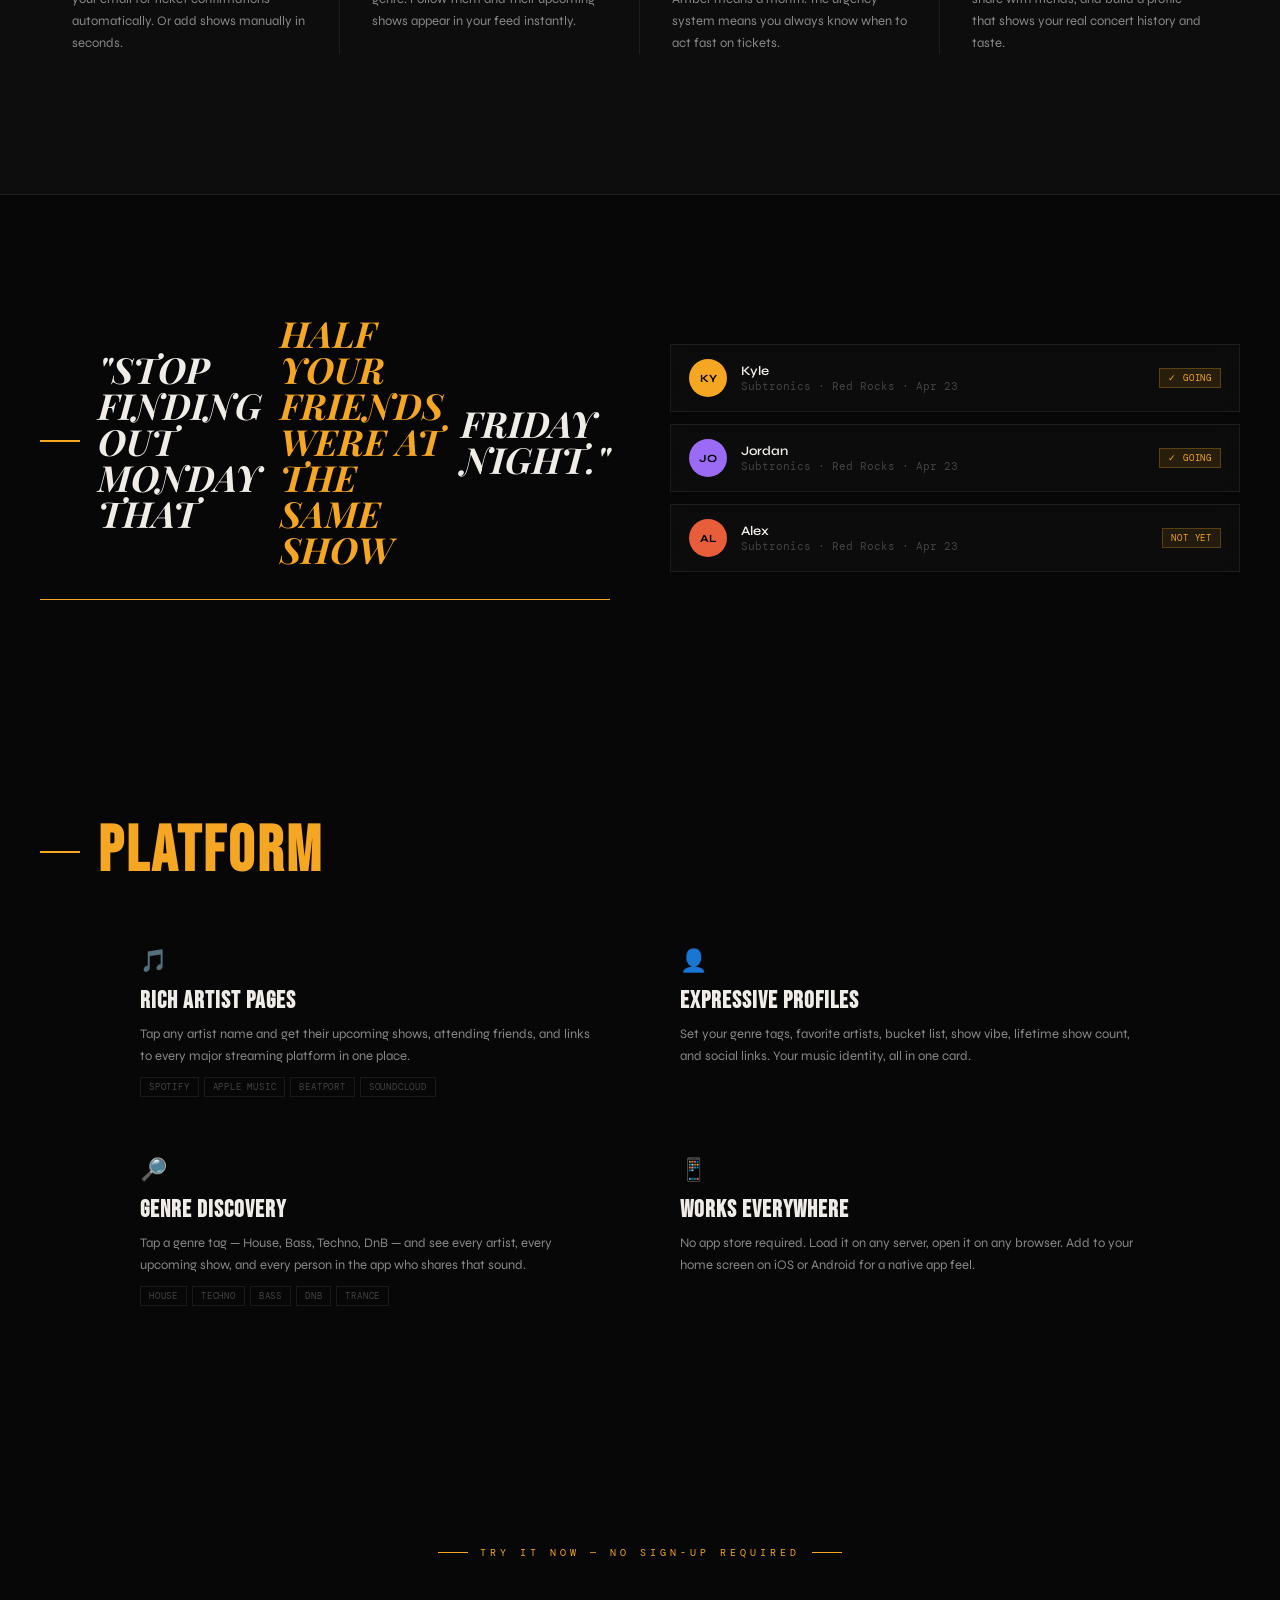
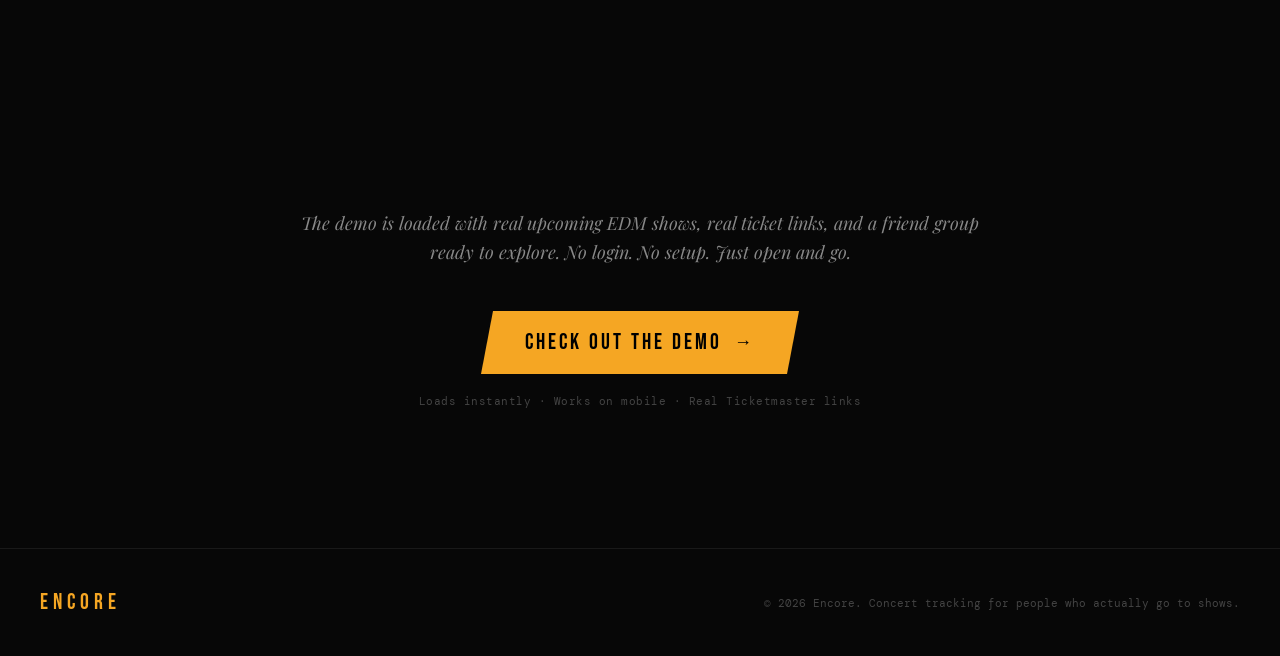
==== commit ea59b55e: "Trying to fix nav." ====
--- a/index.html
+++ b/index.html
@@ -66,6 +66,22 @@
   <!-- ── STYLESHEET ── -->
   <link rel="stylesheet" href="css/style.css"/>
 
+  <!-- ── CRITICAL NAV STYLES (inline fallback) ── -->
+  <style>
+    *{box-sizing:border-box;margin:0;padding:0}
+    body{background:#070707;color:#F0EDE8;font-family:'Syne',sans-serif;overflow-x:hidden}
+    nav{position:fixed;top:0;left:0;right:0;z-index:100;display:flex;align-items:center;justify-content:space-between;padding:20px 40px;padding-top:max(20px,calc(20px + env(safe-area-inset-top)));background:rgba(7,7,7,0);backdrop-filter:blur(0);transition:background .4s,backdrop-filter .4s}
+    nav.scrolled{background:rgba(7,7,7,.92);backdrop-filter:blur(16px)}
+    .nav-logo{font-family:'Bebas Neue',sans-serif;font-size:26px;letter-spacing:5px;color:#F5A623;text-decoration:none}
+    .nav-logo span{color:#F0EDE8;opacity:.3}
+    .nav-links{display:flex;align-items:center;gap:32px}
+    .nav-links a{font-size:12px;font-weight:600;letter-spacing:1.5px;text-transform:uppercase;color:#888;text-decoration:none;transition:color .2s;white-space:nowrap}
+    .nav-links a:hover{color:#F0EDE8}
+    .nav-cta{padding:9px 22px;background:#F5A623;color:#000;font-family:'Syne',sans-serif;font-size:11px;font-weight:700;letter-spacing:1px;text-transform:uppercase;text-decoration:none;border:none;cursor:pointer;transition:background .15s;clip-path:polygon(8px 0%,100% 0%,calc(100% - 8px) 100%,0% 100%);white-space:nowrap}
+    .nav-cta:hover{background:#ffbb44}
+    @media(max-width:600px){.nav-links{display:none}nav{padding:16px 20px;padding-top:max(16px,calc(16px + env(safe-area-inset-top)))}}
+  </style>
+
   <!-- ── FAVICON (replace with your own) ── -->
   <link rel="icon" href="data:image/svg+xml,<svg xmlns='http://www.w3.org/2000/svg' viewBox='0 0 100 100'><text y='.9em' font-size='90'>🎵</text></svg>"/>
 </head>
@@ -75,11 +91,11 @@
      NAVIGATION
 ══════════════════════════════════════════ -->
 <nav id="nav" role="navigation" aria-label="Main navigation">
-  <a href="/" class="nav-logo" aria-label="Encore home">ENCORE<span>.</span></a>
+  <a href="index.html" class="nav-logo" aria-label="Encore home">ENCORE<span>.</span></a>
   <div class="nav-links">
-    <a href="#features">Features</a>
-    <a href="#how">How it works</a>
-    <a href="#demo">Try Demo</a>
+    <a href="index.html#features">Features</a>
+    <a href="index.html#how">How it works</a>
+    <a href="index.html#demo">Try Demo</a>
   </div>
   <a href="app.html" class="nav-cta">Open App</a>
 </nav>
@@ -109,8 +125,8 @@
       and makes sure you never find out too late that everyone went without you.
     </p>
     <div class="hero-actions fade-up" id="heroActions">
-      <a href="#demo" class="btn-hero-primary">Try the Demo</a>
-      <a href="#features" class="btn-hero-ghost">See How It Works</a>
+      <a href="index.html#demo" class="btn-hero-primary">Try the Demo</a>
+      <a href="index.html#features" class="btn-hero-ghost">See How It Works</a>
     </div>
   </div>
   <div class="hero-stats fade-up" id="heroStats" aria-label="App statistics">
@@ -359,8 +375,8 @@
   <p class="foot-copy">© 2026 Encore. Concert tracking for people who actually go to shows.</p>
   <nav class="foot-links" aria-label="Footer navigation">
     <a href="app.html">Open App</a>
-    <a href="#features">Features</a>
-    <a href="#demo">Demo</a>
+    <a href="index.html#features">Features</a>
+    <a href="index.html#demo">Demo</a>
   </nav>
 </footer>
 
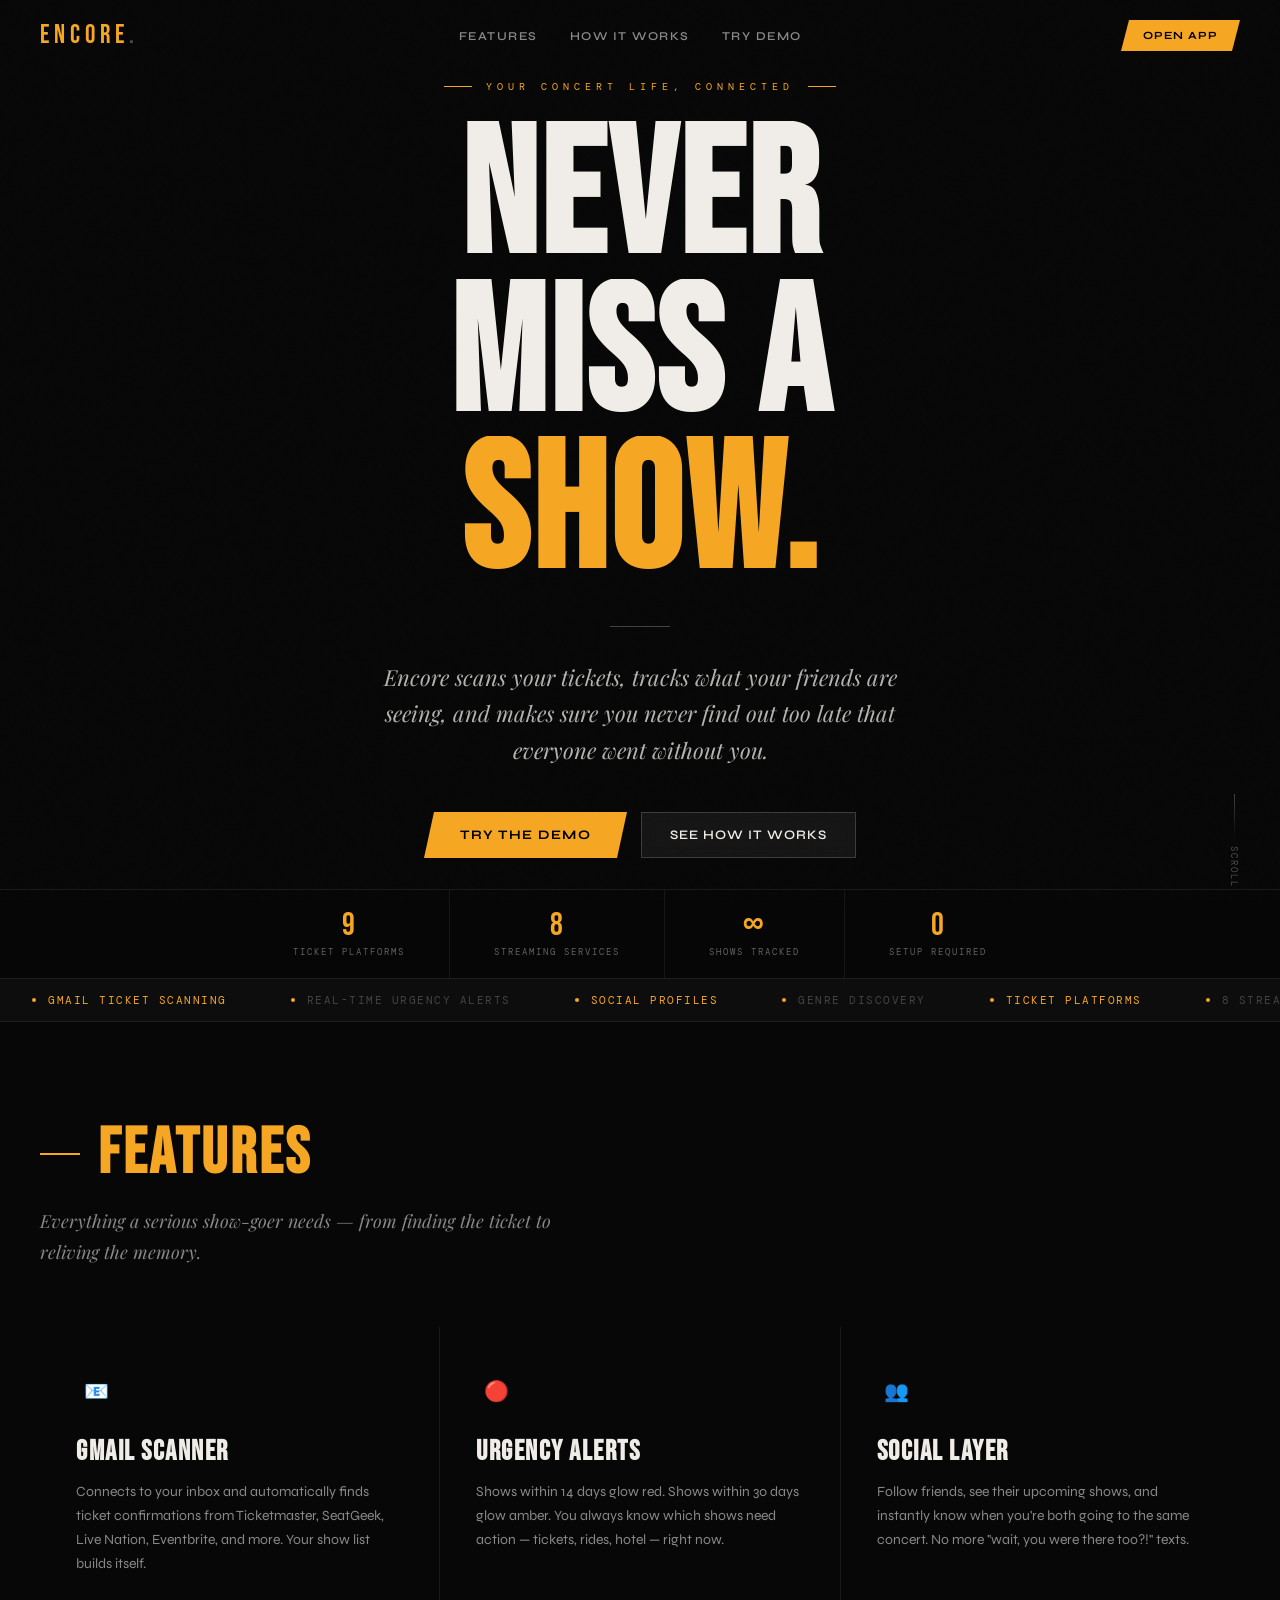
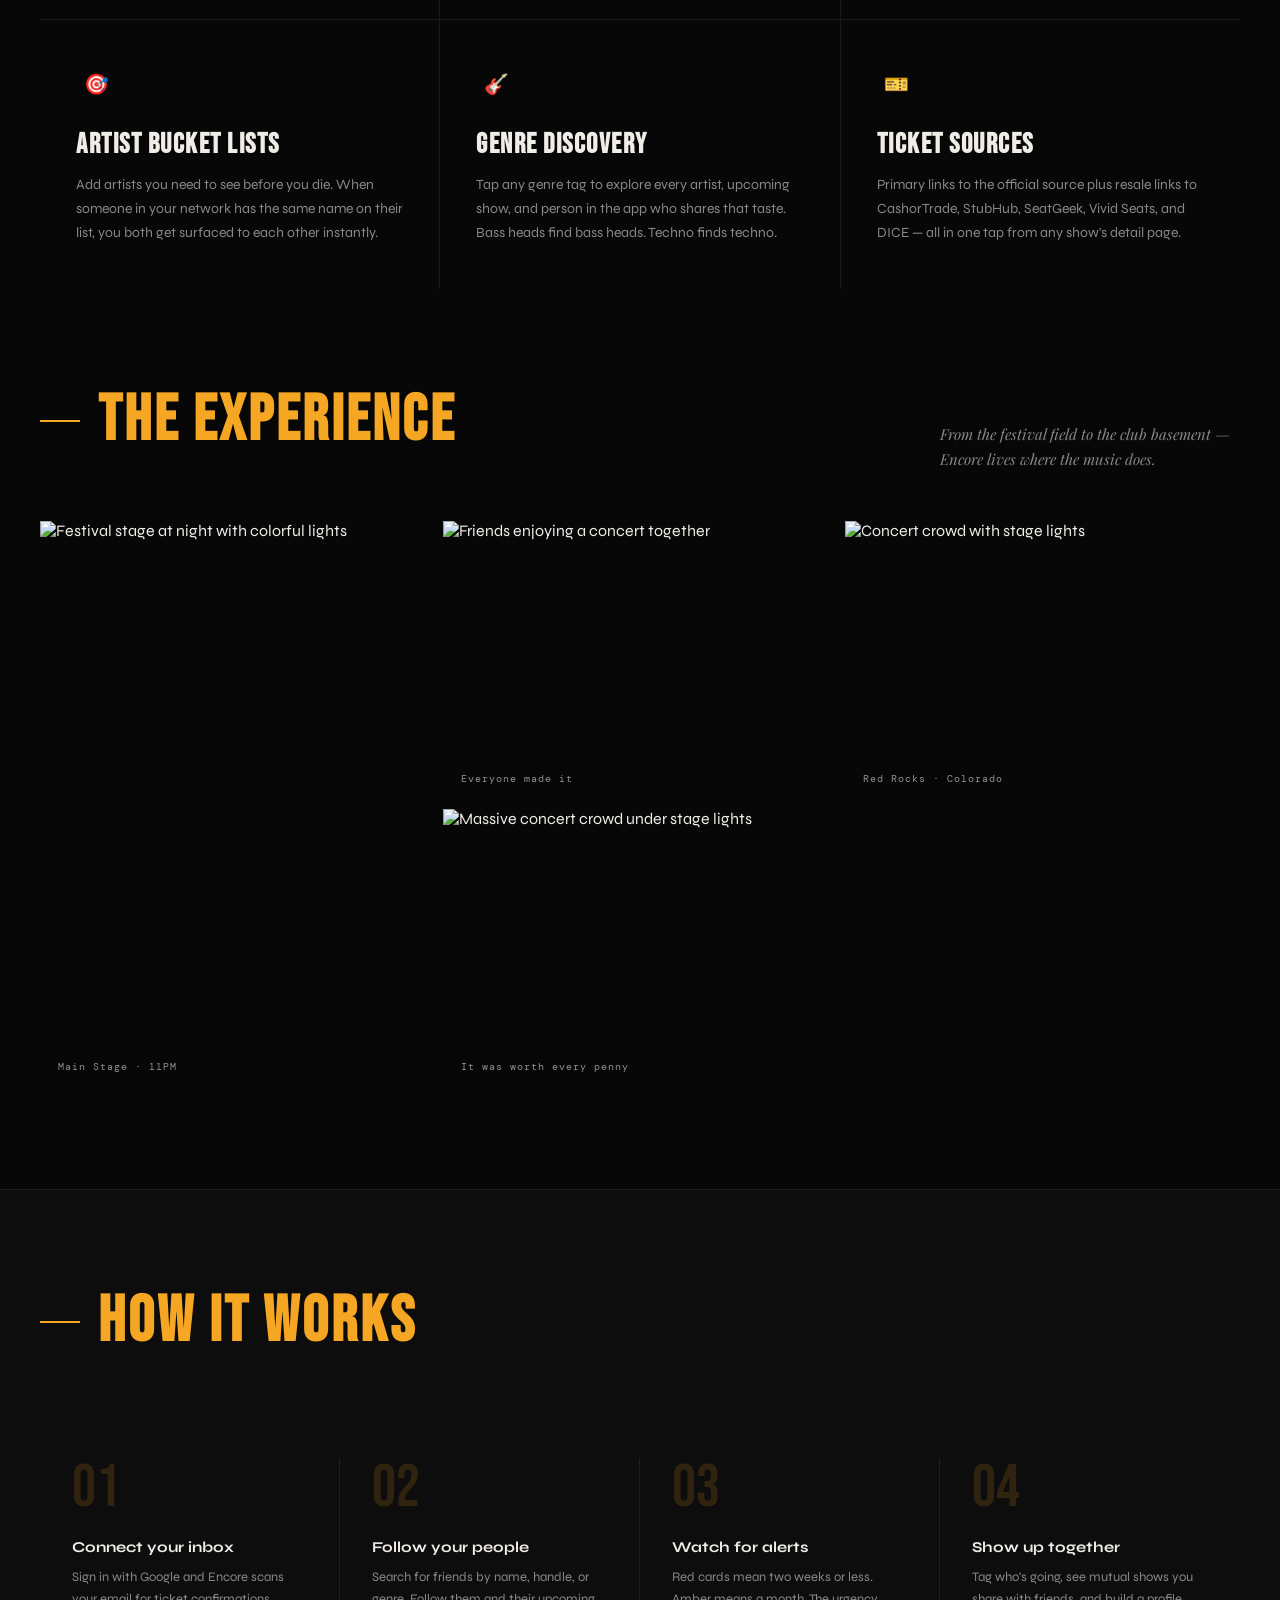
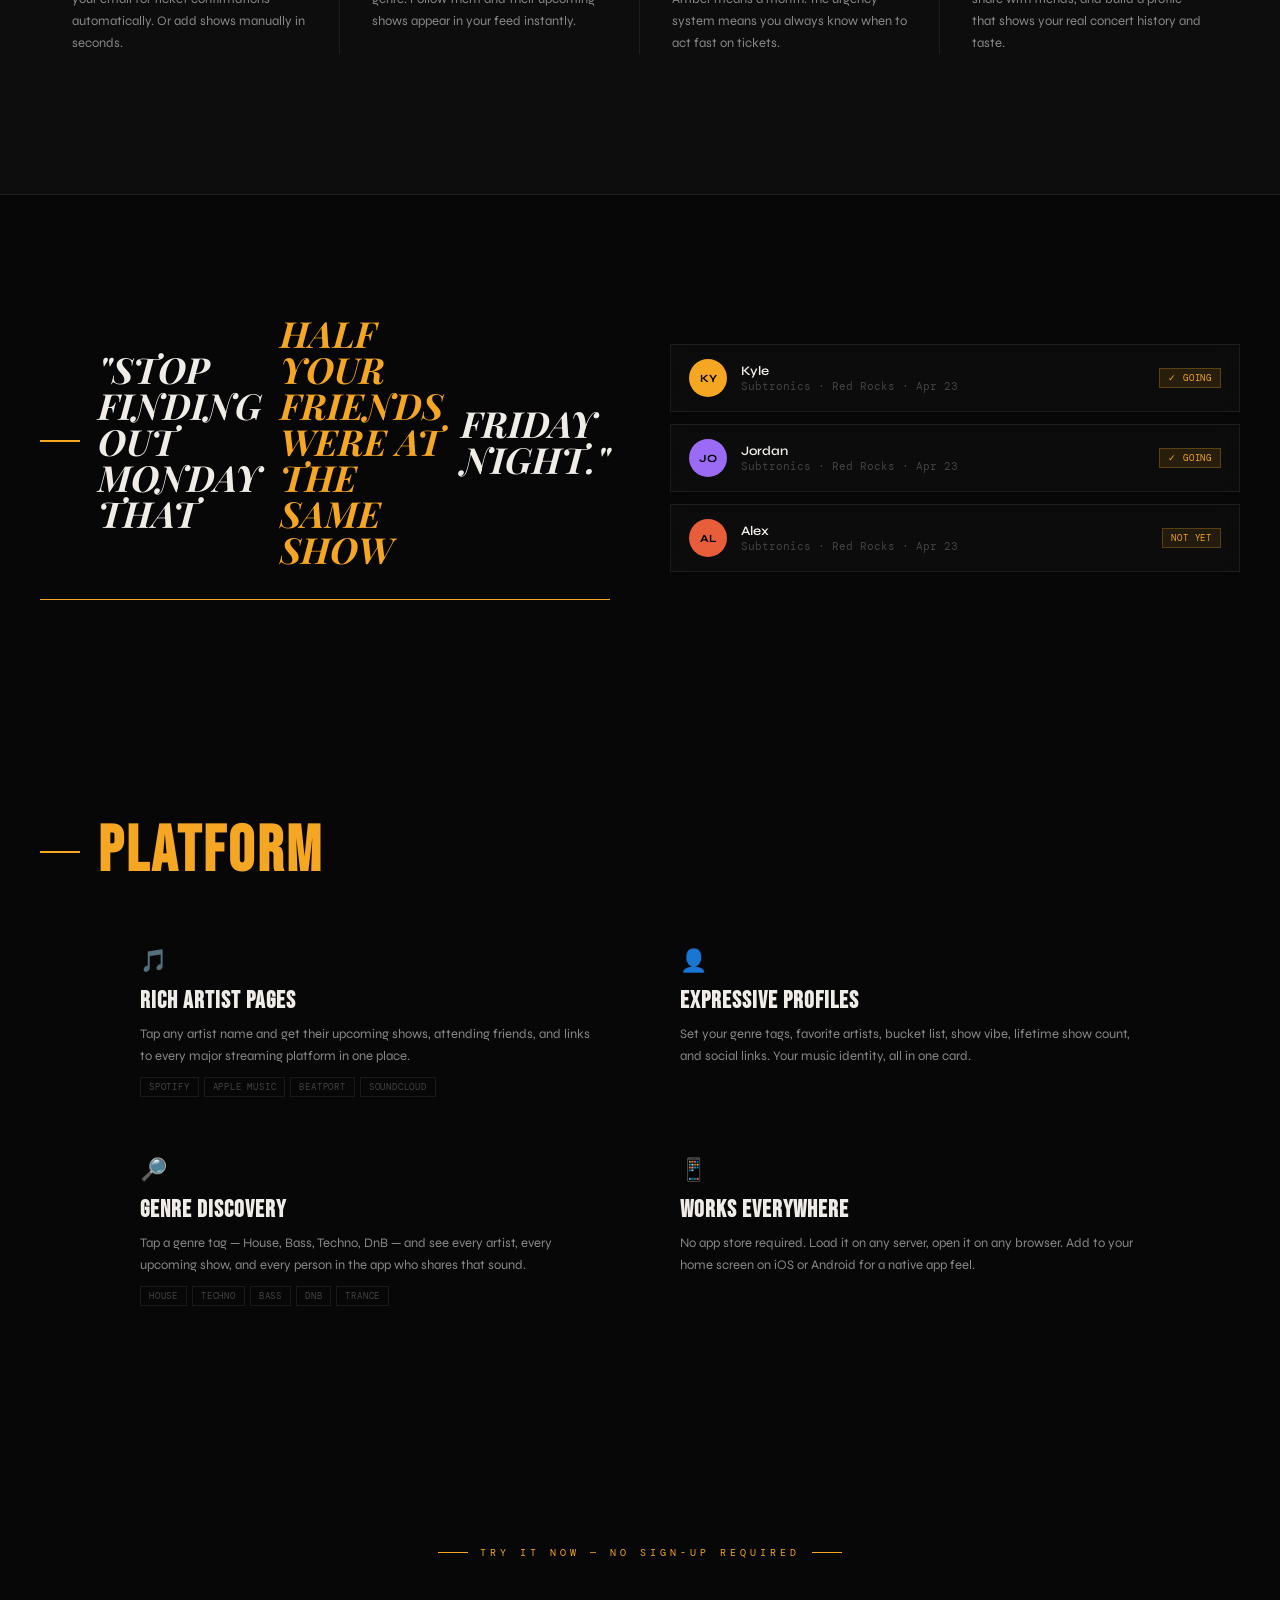
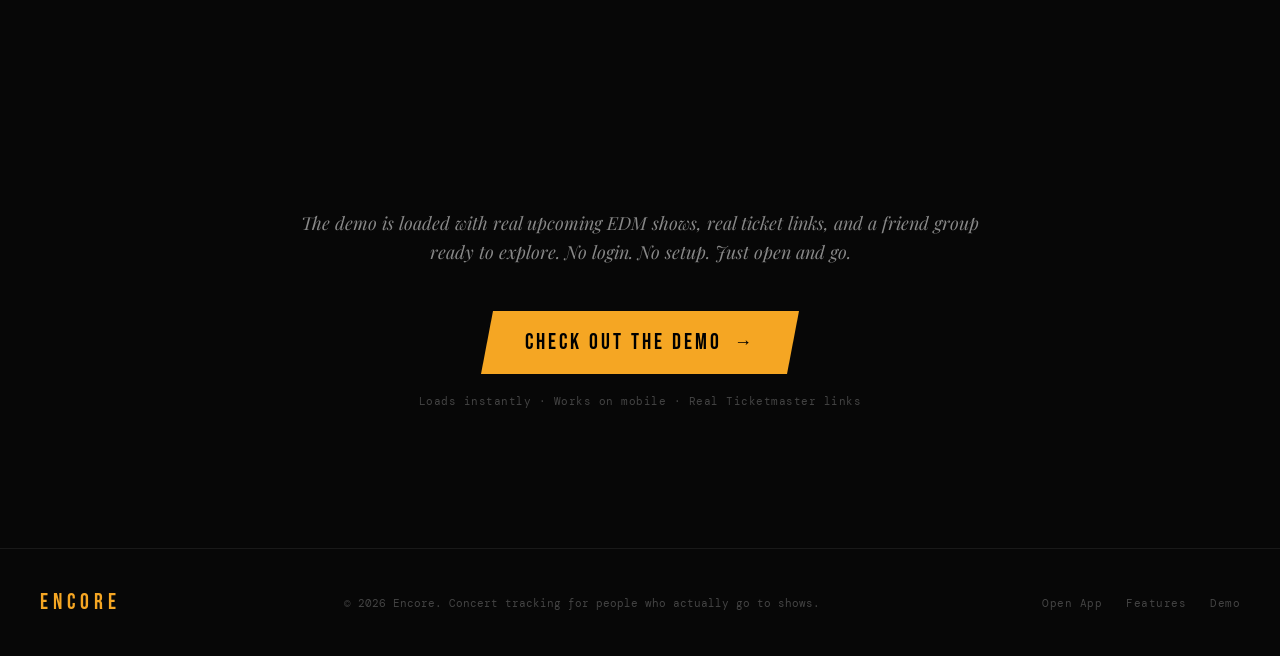
==== commit 612d4495: "Changed wording on homepage" ====
--- a/index.html
+++ b/index.html
@@ -1,385 +1,758 @@
-<!DOCTYPE html>
+<!doctype html>
 <html lang="en">
-<head>
-  <meta charset="UTF-8"/>
-  <meta name="viewport" content="width=device-width, initial-scale=1.0"/>
-
-  <!-- ── PRIMARY SEO ── -->
-  <title>Encore — Never Miss a Show | Concert Tracker & Social App</title>
-  <meta name="description" content="Encore scans your Gmail for concert tickets, shows what your friends are going to, and alerts you before shows sell out. The social concert tracker built for people who actually go to shows."/>
-  <meta name="keywords" content="concert tracker, concert social app, ticket scanner, show tracker, music events, find concerts, friends concerts, EDM shows, live music app, concert notifications"/>
-  <meta name="author" content="Encore"/>
-  <meta name="robots" content="index, follow"/>
-  <link rel="canonical" href="https://yourdomain.com/"/>
-
-  <!-- ── OPEN GRAPH (Facebook, iMessage, LinkedIn previews) ── -->
-  <meta property="og:type"        content="website"/>
-  <meta property="og:url"         content="https://yourdomain.com/"/>
-  <meta property="og:title"       content="Encore — Never Miss a Show"/>
-  <meta property="og:description" content="Scan your tickets, follow your friends' show lists, and stop finding out Monday that everyone went without you Friday night."/>
-  <meta property="og:image"       content="https://yourdomain.com/og-image.jpg"/>
-  <meta property="og:image:width"  content="1200"/>
-  <meta property="og:image:height" content="630"/>
-  <meta property="og:site_name"   content="Encore"/>
-  <meta property="og:locale"      content="en_US"/>
-
-  <!-- ── TWITTER / X CARD ── -->
-  <meta name="twitter:card"        content="summary_large_image"/>
-  <meta name="twitter:url"         content="https://yourdomain.com/"/>
-  <meta name="twitter:title"       content="Encore — Never Miss a Show"/>
-  <meta name="twitter:description" content="Scan your tickets, follow your friends, catch every show."/>
-  <meta name="twitter:image"       content="https://yourdomain.com/og-image.jpg"/>
-
-  <!-- ── STRUCTURED DATA (Google rich results) ── -->
-  <script type="application/ld+json">
-  {
-    "@context": "https://schema.org",
-    "@type": "WebApplication",
-    "name": "Encore",
-    "url": "https://yourdomain.com",
-    "description": "Concert tracker and social app. Scan Gmail for tickets, follow friends, get urgency alerts, and find tickets on 9 platforms.",
-    "applicationCategory": "EntertainmentApplication",
-    "operatingSystem": "Web, iOS, Android",
-    "offers": {
-      "@type": "Offer",
-      "price": "0",
-      "priceCurrency": "USD"
-    },
-    "featureList": [
-      "Gmail ticket scanning",
-      "Friend activity feed",
-      "Concert urgency alerts",
-      "9 ticket marketplace links",
-      "8 streaming service links",
-      "Genre discovery",
-      "Artist bucket lists",
-      "Concert history tracking"
-    ]
-  }
-  </script>
-
-  <!-- ── FONTS ── -->
-  <link rel="preconnect" href="https://fonts.googleapis.com"/>
-  <link rel="preconnect" href="https://fonts.gstatic.com" crossorigin/>
-  <link href="https://fonts.googleapis.com/css2?family=Bebas+Neue&family=DM+Mono:wght@400;500&family=Playfair+Display:ital,wght@0,400;0,700;1,400&family=Syne:wght@400;500;600;700;800&display=swap" rel="stylesheet"/>
-
-  <!-- ── STYLESHEET ── -->
-  <link rel="stylesheet" href="css/style.css"/>
-
-  <!-- ── CRITICAL NAV STYLES (inline fallback) ── -->
-  <style>
-    *{box-sizing:border-box;margin:0;padding:0}
-    body{background:#070707;color:#F0EDE8;font-family:'Syne',sans-serif;overflow-x:hidden}
-    nav{position:fixed;top:0;left:0;right:0;z-index:100;display:flex;align-items:center;justify-content:space-between;padding:20px 40px;padding-top:max(20px,calc(20px + env(safe-area-inset-top)));background:rgba(7,7,7,0);backdrop-filter:blur(0);transition:background .4s,backdrop-filter .4s}
-    nav.scrolled{background:rgba(7,7,7,.92);backdrop-filter:blur(16px)}
-    .nav-logo{font-family:'Bebas Neue',sans-serif;font-size:26px;letter-spacing:5px;color:#F5A623;text-decoration:none}
-    .nav-logo span{color:#F0EDE8;opacity:.3}
-    .nav-links{display:flex;align-items:center;gap:32px}
-    .nav-links a{font-size:12px;font-weight:600;letter-spacing:1.5px;text-transform:uppercase;color:#888;text-decoration:none;transition:color .2s;white-space:nowrap}
-    .nav-links a:hover{color:#F0EDE8}
-    .nav-cta{padding:9px 22px;background:#F5A623;color:#000;font-family:'Syne',sans-serif;font-size:11px;font-weight:700;letter-spacing:1px;text-transform:uppercase;text-decoration:none;border:none;cursor:pointer;transition:background .15s;clip-path:polygon(8px 0%,100% 0%,calc(100% - 8px) 100%,0% 100%);white-space:nowrap}
-    .nav-cta:hover{background:#ffbb44}
-    @media(max-width:600px){.nav-links{display:none}nav{padding:16px 20px;padding-top:max(16px,calc(16px + env(safe-area-inset-top)))}}
-  </style>
-
-  <!-- ── FAVICON (replace with your own) ── -->
-  <link rel="icon" href="data:image/svg+xml,<svg xmlns='http://www.w3.org/2000/svg' viewBox='0 0 100 100'><text y='.9em' font-size='90'>🎵</text></svg>"/>
-</head>
-<body>
-
-<!-- ══════════════════════════════════════════
+    <head>
+        <meta charset="UTF-8" />
+        <meta name="viewport" content="width=device-width, initial-scale=1.0" />
+
+        <!-- ── PRIMARY SEO ── -->
+        <title>Encore — Never Miss a Show | Concert Tracker & Social App</title>
+        <meta
+            name="description"
+            content="Encore scans your Gmail for concert tickets, shows what your friends are going to, and alerts you before shows sell out. The social concert tracker built for people who actually go to shows."
+        />
+        <meta
+            name="keywords"
+            content="concert tracker, concert social app, ticket scanner, show tracker, music events, find concerts, friends concerts, EDM shows, live music app, concert notifications"
+        />
+        <meta name="author" content="Encore" />
+        <meta name="robots" content="index, follow" />
+        <link rel="canonical" href="https://yourdomain.com/" />
+
+        <!-- ── OPEN GRAPH (Facebook, iMessage, LinkedIn previews) ── -->
+        <meta property="og:type" content="website" />
+        <meta property="og:url" content="https://yourdomain.com/" />
+        <meta property="og:title" content="Encore — Never Miss a Show" />
+        <meta
+            property="og:description"
+            content="Scan your tickets, follow your friends' show lists, and stop finding out Monday that everyone went without you Friday night."
+        />
+        <meta
+            property="og:image"
+            content="https://yourdomain.com/og-image.jpg"
+        />
+        <meta property="og:image:width" content="1200" />
+        <meta property="og:image:height" content="630" />
+        <meta property="og:site_name" content="Encore" />
+        <meta property="og:locale" content="en_US" />
+
+        <!-- ── TWITTER / X CARD ── -->
+        <meta name="twitter:card" content="summary_large_image" />
+        <meta name="twitter:url" content="https://yourdomain.com/" />
+        <meta name="twitter:title" content="Encore — Never Miss a Show" />
+        <meta
+            name="twitter:description"
+            content="Scan your tickets, follow your friends, catch every show."
+        />
+        <meta
+            name="twitter:image"
+            content="https://yourdomain.com/og-image.jpg"
+        />
+
+        <!-- ── STRUCTURED DATA (Google rich results) ── -->
+        <script type="application/ld+json">
+            {
+                "@context": "https://schema.org",
+                "@type": "WebApplication",
+                "name": "Encore",
+                "url": "https://yourdomain.com",
+                "description": "Concert tracker and social app. Scan Gmail for tickets, follow friends, get urgency alerts, and find tickets on 9 platforms.",
+                "applicationCategory": "EntertainmentApplication",
+                "operatingSystem": "Web, iOS, Android",
+                "offers": {
+                    "@type": "Offer",
+                    "price": "0",
+                    "priceCurrency": "USD"
+                },
+                "featureList": [
+                    "Gmail ticket scanning",
+                    "Friend activity feed",
+                    "Concert urgency alerts",
+                    "ticket marketplace links",
+                    "8 streaming service links",
+                    "Genre discovery",
+                    "Artist bucket lists",
+                    "Concert history tracking"
+                ]
+            }
+        </script>
+
+        <!-- ── FONTS ── -->
+        <link rel="preconnect" href="https://fonts.googleapis.com" />
+        <link rel="preconnect" href="https://fonts.gstatic.com" crossorigin />
+        <link
+            href="https://fonts.googleapis.com/css2?family=Bebas+Neue&family=DM+Mono:wght@400;500&family=Playfair+Display:ital,wght@0,400;0,700;1,400&family=Syne:wght@400;500;600;700;800&display=swap"
+            rel="stylesheet"
+        />
+
+        <!-- ── STYLESHEET ── -->
+        <link rel="stylesheet" href="css/style.css" />
+
+        <!-- ── CRITICAL NAV STYLES (inline fallback) ── -->
+        <style>
+            * {
+                box-sizing: border-box;
+                margin: 0;
+                padding: 0;
+            }
+            body {
+                background: #070707;
+                color: #f0ede8;
+                font-family: "Syne", sans-serif;
+                overflow-x: hidden;
+            }
+            nav#nav {
+                position: fixed;
+                top: 0;
+                left: 0;
+                right: 0;
+                z-index: 100;
+                display: flex;
+                align-items: center;
+                justify-content: space-between;
+                padding: 20px 40px;
+                padding-top: max(20px, calc(20px + env(safe-area-inset-top)));
+                background: rgba(7, 7, 7, 0);
+                backdrop-filter: blur(0);
+                transition:
+                    background 0.4s,
+                    backdrop-filter 0.4s;
+            }
+            nav#nav.scrolled {
+                background: rgba(7, 7, 7, 0.92);
+                backdrop-filter: blur(16px);
+            }
+            .nav-logo {
+                font-family: "Bebas Neue", sans-serif;
+                font-size: 26px;
+                letter-spacing: 5px;
+                color: #f5a623;
+                text-decoration: none;
+            }
+            .nav-logo span {
+                color: #f0ede8;
+                opacity: 0.3;
+            }
+            .nav-links {
+                display: flex;
+                align-items: center;
+                gap: 32px;
+            }
+            .nav-links a {
+                font-size: 12px;
+                font-weight: 600;
+                letter-spacing: 1.5px;
+                text-transform: uppercase;
+                color: #888;
+                text-decoration: none;
+                transition: color 0.2s;
+                white-space: nowrap;
+            }
+            .nav-links a:hover {
+                color: #f0ede8;
+            }
+            .nav-cta {
+                padding: 9px 22px;
+                background: #f5a623;
+                color: #000;
+                font-family: "Syne", sans-serif;
+                font-size: 11px;
+                font-weight: 700;
+                letter-spacing: 1px;
+                text-transform: uppercase;
+                text-decoration: none;
+                border: none;
+                cursor: pointer;
+                transition: background 0.15s;
+                clip-path: polygon(
+                    8px 0%,
+                    100% 0%,
+                    calc(100% - 8px) 100%,
+                    0% 100%
+                );
+                white-space: nowrap;
+            }
+            .nav-cta:hover {
+                background: #ffbb44;
+            }
+            @media (max-width: 600px) {
+                .nav-links {
+                    display: none;
+                }
+                nav#nav {
+                    padding: 16px 20px;
+                    padding-top: max(
+                        16px,
+                        calc(16px + env(safe-area-inset-top))
+                    );
+                }
+            }
+        </style>
+
+        <!-- ── FAVICON (replace with your own) ── -->
+        <link
+            rel="icon"
+            href="data:image/svg+xml,<svg xmlns='http://www.w3.org/2000/svg' viewBox='0 0 100 100'><text y='.9em' font-size='90'>🎵</text></svg>"
+        />
+    </head>
+    <body>
+        <!-- ══════════════════════════════════════════
      NAVIGATION
 ══════════════════════════════════════════ -->
-<nav id="nav" role="navigation" aria-label="Main navigation">
-  <a href="index.html" class="nav-logo" aria-label="Encore home">ENCORE<span>.</span></a>
-  <div class="nav-links">
-    <a href="index.html#features">Features</a>
-    <a href="index.html#how">How it works</a>
-    <a href="index.html#demo">Try Demo</a>
-  </div>
-  <a href="app.html" class="nav-cta">Open App</a>
-</nav>
-
-<!-- ══════════════════════════════════════════
+        <nav id="nav" role="navigation" aria-label="Main navigation">
+            <a href="index.html" class="nav-logo" aria-label="Encore home"
+                >ENCORE<span>.</span></a
+            >
+            <div class="nav-links">
+                <a href="index.html#features">Features</a>
+                <a href="index.html#how">How it works</a>
+                <a href="index.html#demo">Try Demo</a>
+            </div>
+            <a href="app.html" class="nav-cta">Open App</a>
+        </nav>
+
+        <!-- ══════════════════════════════════════════
      HERO
 ══════════════════════════════════════════ -->
-<main>
-<section class="hero" id="hero" aria-label="Hero">
-  <div class="hero-overlay" aria-hidden="true"></div>
-  <div class="hero-content">
-    <p class="hero-label">Your concert life, connected</p>
-    <h1 class="hero-hed">
-      <span class="hero-hed-line">
-        <span class="reveal-wrap"><span class="reveal-text" id="rt0">NEVER</span></span>
-      </span>
-      <span class="hero-hed-line">
-        <span class="reveal-wrap"><span class="reveal-text" id="rt1">MISS A</span></span>
-      </span>
-      <span class="hero-hed-line gold">
-        <span class="reveal-wrap"><span class="reveal-text" id="rt2">SHOW.</span></span>
-      </span>
-    </h1>
-    <div class="hero-divider" aria-hidden="true"></div>
-    <p class="hero-sub fade-up" id="heroSub">
-      Encore scans your tickets, tracks what your friends are seeing,
-      and makes sure you never find out too late that everyone went without you.
-    </p>
-    <div class="hero-actions fade-up" id="heroActions">
-      <a href="index.html#demo" class="btn-hero-primary">Try the Demo</a>
-      <a href="index.html#features" class="btn-hero-ghost">See How It Works</a>
-    </div>
-  </div>
-  <div class="hero-stats fade-up" id="heroStats" aria-label="App statistics">
-    <div class="hero-stat"><div class="hero-stat-n">9</div><div class="hero-stat-l">Ticket Platforms</div></div>
-    <div class="hero-stat"><div class="hero-stat-n">8</div><div class="hero-stat-l">Streaming Services</div></div>
-    <div class="hero-stat"><div class="hero-stat-n">∞</div><div class="hero-stat-l">Shows Tracked</div></div>
-    <div class="hero-stat"><div class="hero-stat-n">0</div><div class="hero-stat-l">Setup Required</div></div>
-  </div>
-  <div class="hero-scroll" aria-hidden="true">
-    <div class="scroll-line"></div>
-    <span>Scroll</span>
-  </div>
-</section>
-
-<!-- ══════════════════════════════════════════
+        <main>
+            <section class="hero" id="hero" aria-label="Hero">
+                <div class="hero-overlay" aria-hidden="true"></div>
+                <div class="hero-content">
+                    <p class="hero-label">Your concert life, connected</p>
+                    <h1 class="hero-hed">
+                        <span class="hero-hed-line">
+                            <span class="reveal-wrap"
+                                ><span class="reveal-text" id="rt0"
+                                    >NEVER</span
+                                ></span
+                            >
+                        </span>
+                        <span class="hero-hed-line">
+                            <span class="reveal-wrap"
+                                ><span class="reveal-text" id="rt1"
+                                    >MISS A</span
+                                ></span
+                            >
+                        </span>
+                        <span class="hero-hed-line gold">
+                            <span class="reveal-wrap"
+                                ><span class="reveal-text" id="rt2"
+                                    >SHOW.</span
+                                ></span
+                            >
+                        </span>
+                    </h1>
+                    <div class="hero-divider" aria-hidden="true"></div>
+                    <p class="hero-sub fade-up" id="heroSub">
+                        Encore scans your tickets, tracks what your friends are
+                        seeing, and makes sure you never find out too late that
+                        everyone went without you.
+                    </p>
+                    <div class="hero-actions fade-up" id="heroActions">
+                        <a href="index.html#demo" class="btn-hero-primary"
+                            >Try the Demo</a
+                        >
+                        <a href="index.html#features" class="btn-hero-ghost"
+                            >See How It Works</a
+                        >
+                    </div>
+                </div>
+                <div
+                    class="hero-stats fade-up"
+                    id="heroStats"
+                    aria-label="App statistics"
+                >
+                    <div class="hero-stat">
+                        <div class="hero-stat-n">9</div>
+                        <div class="hero-stat-l">Ticket Platforms</div>
+                    </div>
+                    <div class="hero-stat">
+                        <div class="hero-stat-n">8</div>
+                        <div class="hero-stat-l">Streaming Services</div>
+                    </div>
+                    <div class="hero-stat">
+                        <div class="hero-stat-n">∞</div>
+                        <div class="hero-stat-l">Shows Tracked</div>
+                    </div>
+                    <div class="hero-stat">
+                        <div class="hero-stat-n">0</div>
+                        <div class="hero-stat-l">Setup Required</div>
+                    </div>
+                </div>
+                <div class="hero-scroll" aria-hidden="true">
+                    <div class="scroll-line"></div>
+                    <span>Scroll</span>
+                </div>
+            </section>
+
+            <!-- ══════════════════════════════════════════
      TICKER
 ══════════════════════════════════════════ -->
-<div class="ticker" aria-hidden="true">
-  <div class="ticker-track">
-    <span class="ticker-item hi"><span class="ticker-dot"></span>Gmail Ticket Scanning</span>
-    <span class="ticker-item"><span class="ticker-dot"></span>Real-time Urgency Alerts</span>
-    <span class="ticker-item hi"><span class="ticker-dot"></span>Social Profiles</span>
-    <span class="ticker-item"><span class="ticker-dot"></span>Genre Discovery</span>
-    <span class="ticker-item hi"><span class="ticker-dot"></span>9 Ticket Platforms</span>
-    <span class="ticker-item"><span class="ticker-dot"></span>8 Streaming Services</span>
-    <span class="ticker-item hi"><span class="ticker-dot"></span>Artist Bucket Lists</span>
-    <span class="ticker-item"><span class="ticker-dot"></span>Followers &amp; Following</span>
-    <span class="ticker-item hi"><span class="ticker-dot"></span>Resale Marketplace Links</span>
-    <span class="ticker-item"><span class="ticker-dot"></span>Concert History</span>
-    <span class="ticker-item hi"><span class="ticker-dot"></span>Mutual Show Detection</span>
-    <span class="ticker-item"><span class="ticker-dot"></span>Show Notifications</span>
-    <!-- Duplicate for seamless loop -->
-    <span class="ticker-item hi"><span class="ticker-dot"></span>Gmail Ticket Scanning</span>
-    <span class="ticker-item"><span class="ticker-dot"></span>Real-time Urgency Alerts</span>
-    <span class="ticker-item hi"><span class="ticker-dot"></span>Social Profiles</span>
-    <span class="ticker-item"><span class="ticker-dot"></span>Genre Discovery</span>
-    <span class="ticker-item hi"><span class="ticker-dot"></span>9 Ticket Platforms</span>
-    <span class="ticker-item"><span class="ticker-dot"></span>8 Streaming Services</span>
-    <span class="ticker-item hi"><span class="ticker-dot"></span>Artist Bucket Lists</span>
-    <span class="ticker-item"><span class="ticker-dot"></span>Followers &amp; Following</span>
-    <span class="ticker-item hi"><span class="ticker-dot"></span>Resale Marketplace Links</span>
-    <span class="ticker-item"><span class="ticker-dot"></span>Concert History</span>
-    <span class="ticker-item hi"><span class="ticker-dot"></span>Mutual Show Detection</span>
-    <span class="ticker-item"><span class="ticker-dot"></span>Show Notifications</span>
-  </div>
-</div>
-
-<!-- ══════════════════════════════════════════
+            <div class="ticker" aria-hidden="true">
+                <div class="ticker-track">
+                    <span class="ticker-item hi"
+                        ><span class="ticker-dot"></span>Gmail Ticket
+                        Scanning</span
+                    >
+                    <span class="ticker-item"
+                        ><span class="ticker-dot"></span>Real-time Urgency
+                        Alerts</span
+                    >
+                    <span class="ticker-item hi"
+                        ><span class="ticker-dot"></span>Social Profiles</span
+                    >
+                    <span class="ticker-item"
+                        ><span class="ticker-dot"></span>Genre Discovery</span
+                    >
+                    <span class="ticker-item hi"
+                        ><span class="ticker-dot"></span>Ticket Platforms</span
+                    >
+                    <span class="ticker-item"
+                        ><span class="ticker-dot"></span>8 Streaming
+                        Services</span
+                    >
+                    <span class="ticker-item hi"
+                        ><span class="ticker-dot"></span>Artist Bucket
+                        Lists</span
+                    >
+                    <span class="ticker-item"
+                        ><span class="ticker-dot"></span>Followers &amp;
+                        Following</span
+                    >
+                    <span class="ticker-item hi"
+                        ><span class="ticker-dot"></span>Resale Marketplace
+                        Links</span
+                    >
+                    <span class="ticker-item"
+                        ><span class="ticker-dot"></span>Concert History</span
+                    >
+                    <span class="ticker-item hi"
+                        ><span class="ticker-dot"></span>Mutual Show
+                        Detection</span
+                    >
+                    <span class="ticker-item"
+                        ><span class="ticker-dot"></span>Show
+                        Notifications</span
+                    >
+                    <!-- Duplicate for seamless loop -->
+                    <span class="ticker-item hi"
+                        ><span class="ticker-dot"></span>Gmail Ticket
+                        Scanning</span
+                    >
+                    <span class="ticker-item"
+                        ><span class="ticker-dot"></span>Real-time Urgency
+                        Alerts</span
+                    >
+                    <span class="ticker-item hi"
+                        ><span class="ticker-dot"></span>Social Profiles</span
+                    >
+                    <span class="ticker-item"
+                        ><span class="ticker-dot"></span>Genre Discovery</span
+                    >
+                    <span class="ticker-item hi"
+                        ><span class="ticker-dot"></span>Ticket Platforms</span
+                    >
+                    <span class="ticker-item"
+                        ><span class="ticker-dot"></span>8 Streaming
+                        Services</span
+                    >
+                    <span class="ticker-item hi"
+                        ><span class="ticker-dot"></span>Artist Bucket
+                        Lists</span
+                    >
+                    <span class="ticker-item"
+                        ><span class="ticker-dot"></span>Followers &amp;
+                        Following</span
+                    >
+                    <span class="ticker-item hi"
+                        ><span class="ticker-dot"></span>Resale Marketplace
+                        Links</span
+                    >
+                    <span class="ticker-item"
+                        ><span class="ticker-dot"></span>Concert History</span
+                    >
+                    <span class="ticker-item hi"
+                        ><span class="ticker-dot"></span>Mutual Show
+                        Detection</span
+                    >
+                    <span class="ticker-item"
+                        ><span class="ticker-dot"></span>Show
+                        Notifications</span
+                    >
+                </div>
+            </div>
+
+            <!-- ══════════════════════════════════════════
      FEATURES
 ══════════════════════════════════════════ -->
-<section id="features" aria-labelledby="features-heading">
-  <div class="inner">
-    <h2 class="section-label" id="features-heading">Features</h2>
-    <p class="section-sub fade-up">
-      Everything a serious show-goer needs — from finding the ticket to reliving the memory.
-    </p>
-    <div class="features-grid">
-      <article class="feat-card fade-up d1">
-        <div class="feat-icon" aria-hidden="true">📧</div>
-        <h3 class="feat-title">Gmail Scanner</h3>
-        <p class="feat-body">Connects to your inbox and automatically finds ticket confirmations from Ticketmaster, SeatGeek, Live Nation, Eventbrite, and more. Your show list builds itself.</p>
-      </article>
-      <article class="feat-card fade-up d2">
-        <div class="feat-icon" aria-hidden="true">🔴</div>
-        <h3 class="feat-title">Urgency Alerts</h3>
-        <p class="feat-body">Shows within 14 days glow red. Shows within 30 days glow amber. You always know which shows need action — tickets, rides, hotel — right now.</p>
-      </article>
-      <article class="feat-card fade-up d3">
-        <div class="feat-icon" aria-hidden="true">👥</div>
-        <h3 class="feat-title">Social Layer</h3>
-        <p class="feat-body">Follow friends, see their upcoming shows, and instantly know when you're both going to the same concert. No more "wait, you were there too?!" texts.</p>
-      </article>
-      <article class="feat-card fade-up d1">
-        <div class="feat-icon" aria-hidden="true">🎯</div>
-        <h3 class="feat-title">Artist Bucket Lists</h3>
-        <p class="feat-body">Add artists you need to see before you die. When someone in your network has the same name on their list, you both get surfaced to each other instantly.</p>
-      </article>
-      <article class="feat-card fade-up d2">
-        <div class="feat-icon" aria-hidden="true">🎸</div>
-        <h3 class="feat-title">Genre Discovery</h3>
-        <p class="feat-body">Tap any genre tag to explore every artist, upcoming show, and person in the app who shares that taste. Bass heads find bass heads. Techno finds techno.</p>
-      </article>
-      <article class="feat-card fade-up d3">
-        <div class="feat-icon" aria-hidden="true">🎫</div>
-        <h3 class="feat-title">9 Ticket Sources</h3>
-        <p class="feat-body">Primary links to the official source plus resale links to CashorTrade, StubHub, SeatGeek, Vivid Seats, and DICE — all in one tap from any show's detail page.</p>
-      </article>
-    </div>
-  </div>
-</section>
-
-<!-- ══════════════════════════════════════════
+            <section id="features" aria-labelledby="features-heading">
+                <div class="inner">
+                    <h2 class="section-label" id="features-heading">
+                        Features
+                    </h2>
+                    <p class="section-sub fade-up">
+                        Everything a serious show-goer needs — from finding the
+                        ticket to reliving the memory.
+                    </p>
+                    <div class="features-grid">
+                        <article class="feat-card fade-up d1">
+                            <div class="feat-icon" aria-hidden="true">📧</div>
+                            <h3 class="feat-title">Gmail Scanner</h3>
+                            <p class="feat-body">
+                                Connects to your inbox and automatically finds
+                                ticket confirmations from Ticketmaster,
+                                SeatGeek, Live Nation, Eventbrite, and more.
+                                Your show list builds itself.
+                            </p>
+                        </article>
+                        <article class="feat-card fade-up d2">
+                            <div class="feat-icon" aria-hidden="true">🔴</div>
+                            <h3 class="feat-title">Urgency Alerts</h3>
+                            <p class="feat-body">
+                                Shows within 14 days glow red. Shows within 30
+                                days glow amber. You always know which shows
+                                need action — tickets, rides, hotel — right now.
+                            </p>
+                        </article>
+                        <article class="feat-card fade-up d3">
+                            <div class="feat-icon" aria-hidden="true">👥</div>
+                            <h3 class="feat-title">Social Layer</h3>
+                            <p class="feat-body">
+                                Follow friends, see their upcoming shows, and
+                                instantly know when you're both going to the
+                                same concert. No more "wait, you were there
+                                too?!" texts.
+                            </p>
+                        </article>
+                        <article class="feat-card fade-up d1">
+                            <div class="feat-icon" aria-hidden="true">🎯</div>
+                            <h3 class="feat-title">Artist Bucket Lists</h3>
+                            <p class="feat-body">
+                                Add artists you need to see before you die. When
+                                someone in your network has the same name on
+                                their list, you both get surfaced to each other
+                                instantly.
+                            </p>
+                        </article>
+                        <article class="feat-card fade-up d2">
+                            <div class="feat-icon" aria-hidden="true">🎸</div>
+                            <h3 class="feat-title">Genre Discovery</h3>
+                            <p class="feat-body">
+                                Tap any genre tag to explore every artist,
+                                upcoming show, and person in the app who shares
+                                that taste. Bass heads find bass heads. Techno
+                                finds techno.
+                            </p>
+                        </article>
+                        <article class="feat-card fade-up d3">
+                            <div class="feat-icon" aria-hidden="true">🎫</div>
+                            <h3 class="feat-title">Ticket Sources</h3>
+                            <p class="feat-body">
+                                Primary links to the official source plus resale
+                                links to CashorTrade, StubHub, SeatGeek, Vivid
+                                Seats, and DICE — all in one tap from any show's
+                                detail page.
+                            </p>
+                        </article>
+                    </div>
+                </div>
+            </section>
+
+            <!-- ══════════════════════════════════════════
      PHOTO GRID
 ══════════════════════════════════════════ -->
-<div class="photo-section" aria-label="Concert photography">
-  <div class="photo-hed-wrap">
-    <div>
-      <h2 class="section-label">The Experience</h2>
-    </div>
-    <p class="section-sub fade-up" style="max-width:300px;font-size:15px">
-      From the festival field to the club basement — Encore lives where the music does.
-    </p>
-  </div>
-  <div class="photo-grid">
-    <div class="photo-item tall fade-up d1">
-      <img src="https://images.unsplash.com/photo-1501281668745-f7f57925c3b4?w=600&q=85" alt="Festival stage at night with colorful lights" loading="lazy" width="600" height="900"/>
-      <div class="photo-caption">Main Stage · 11PM</div>
-    </div>
-    <div class="photo-item fade-up d2">
-      <img src="https://images.unsplash.com/photo-1524368535928-5b5e00ddc76b?w=800&q=85" alt="Friends enjoying a concert together" loading="lazy" width="800" height="533"/>
-      <div class="photo-caption">Everyone made it</div>
-    </div>
-    <div class="photo-item fade-up d3">
-      <img src="https://images.unsplash.com/photo-1506157786151-b8491531f063?w=600&q=85" alt="Concert crowd with stage lights" loading="lazy" width="600" height="400"/>
-      <div class="photo-caption">Red Rocks · Colorado</div>
-    </div>
-    <div class="photo-item wide fade-up d2">
-      <img src="https://images.unsplash.com/photo-1470229722913-7c0e2dbbafd3?w=1200&q=85" alt="Massive concert crowd under stage lights" loading="lazy" width="1200" height="800"/>
-      <div class="photo-caption">It was worth every penny</div>
-    </div>
-  </div>
-</div>
-
-<!-- ══════════════════════════════════════════
+            <div class="photo-section" aria-label="Concert photography">
+                <div class="photo-hed-wrap">
+                    <div>
+                        <h2 class="section-label">The Experience</h2>
+                    </div>
+                    <p
+                        class="section-sub fade-up"
+                        style="max-width: 300px; font-size: 15px"
+                    >
+                        From the festival field to the club basement — Encore
+                        lives where the music does.
+                    </p>
+                </div>
+                <div class="photo-grid">
+                    <div class="photo-item tall fade-up d1">
+                        <img
+                            src="https://images.unsplash.com/photo-1501281668745-f7f57925c3b4?w=600&q=85"
+                            alt="Festival stage at night with colorful lights"
+                            loading="lazy"
+                            width="600"
+                            height="900"
+                        />
+                        <div class="photo-caption">Main Stage · 11PM</div>
+                    </div>
+                    <div class="photo-item fade-up d2">
+                        <img
+                            src="https://images.unsplash.com/photo-1524368535928-5b5e00ddc76b?w=800&q=85"
+                            alt="Friends enjoying a concert together"
+                            loading="lazy"
+                            width="800"
+                            height="533"
+                        />
+                        <div class="photo-caption">Everyone made it</div>
+                    </div>
+                    <div class="photo-item fade-up d3">
+                        <img
+                            src="https://images.unsplash.com/photo-1506157786151-b8491531f063?w=600&q=85"
+                            alt="Concert crowd with stage lights"
+                            loading="lazy"
+                            width="600"
+                            height="400"
+                        />
+                        <div class="photo-caption">Red Rocks · Colorado</div>
+                    </div>
+                    <div class="photo-item wide fade-up d2">
+                        <img
+                            src="https://images.unsplash.com/photo-1470229722913-7c0e2dbbafd3?w=1200&q=85"
+                            alt="Massive concert crowd under stage lights"
+                            loading="lazy"
+                            width="1200"
+                            height="800"
+                        />
+                        <div class="photo-caption">
+                            It was worth every penny
+                        </div>
+                    </div>
+                </div>
+            </div>
+
+            <!-- ══════════════════════════════════════════
      HOW IT WORKS
 ══════════════════════════════════════════ -->
-<section id="how" class="how-section" aria-labelledby="how-heading">
-  <div class="inner">
-    <h2 class="section-label" id="how-heading">How It Works</h2>
-    <div class="how-steps">
-      <div class="how-step fade-up d1">
-        <div class="step-num" aria-hidden="true">01</div>
-        <h3 class="step-title">Connect your inbox</h3>
-        <p class="step-body">Sign in with Google and Encore scans your email for ticket confirmations automatically. Or add shows manually in seconds.</p>
-      </div>
-      <div class="how-step fade-up d2">
-        <div class="step-num" aria-hidden="true">02</div>
-        <h3 class="step-title">Follow your people</h3>
-        <p class="step-body">Search for friends by name, handle, or genre. Follow them and their upcoming shows appear in your feed instantly.</p>
-      </div>
-      <div class="how-step fade-up d3">
-        <div class="step-num" aria-hidden="true">03</div>
-        <h3 class="step-title">Watch for alerts</h3>
-        <p class="step-body">Red cards mean two weeks or less. Amber means a month. The urgency system means you always know when to act fast on tickets.</p>
-      </div>
-      <div class="how-step fade-up d4">
-        <div class="step-num" aria-hidden="true">04</div>
-        <h3 class="step-title">Show up together</h3>
-        <p class="step-body">Tag who's going, see mutual shows you share with friends, and build a profile that shows your real concert history and taste.</p>
-      </div>
-    </div>
-  </div>
-</section>
-
-<!-- ══════════════════════════════════════════
+            <section id="how" class="how-section" aria-labelledby="how-heading">
+                <div class="inner">
+                    <h2 class="section-label" id="how-heading">How It Works</h2>
+                    <div class="how-steps">
+                        <div class="how-step fade-up d1">
+                            <div class="step-num" aria-hidden="true">01</div>
+                            <h3 class="step-title">Connect your inbox</h3>
+                            <p class="step-body">
+                                Sign in with Google and Encore scans your email
+                                for ticket confirmations automatically. Or add
+                                shows manually in seconds.
+                            </p>
+                        </div>
+                        <div class="how-step fade-up d2">
+                            <div class="step-num" aria-hidden="true">02</div>
+                            <h3 class="step-title">Follow your people</h3>
+                            <p class="step-body">
+                                Search for friends by name, handle, or genre.
+                                Follow them and their upcoming shows appear in
+                                your feed instantly.
+                            </p>
+                        </div>
+                        <div class="how-step fade-up d3">
+                            <div class="step-num" aria-hidden="true">03</div>
+                            <h3 class="step-title">Watch for alerts</h3>
+                            <p class="step-body">
+                                Red cards mean two weeks or less. Amber means a
+                                month. The urgency system means you always know
+                                when to act fast on tickets.
+                            </p>
+                        </div>
+                        <div class="how-step fade-up d4">
+                            <div class="step-num" aria-hidden="true">04</div>
+                            <h3 class="step-title">Show up together</h3>
+                            <p class="step-body">
+                                Tag who's going, see mutual shows you share with
+                                friends, and build a profile that shows your
+                                real concert history and taste.
+                            </p>
+                        </div>
+                    </div>
+                </div>
+            </section>
+
+            <!-- ══════════════════════════════════════════
      SOCIAL PROOF
 ══════════════════════════════════════════ -->
-<div class="social-proof" aria-label="The problem Encore solves">
-  <div class="sp-inner">
-    <div class="fade-up">
-      <h2 class="section-label" style="font-size:clamp(22px,3.5vw,36px);font-family:'Playfair Display',serif;font-style:italic;letter-spacing:0;color:var(--fg)">
-        "Stop finding out Monday that <span style="color:var(--gold)">half your friends were at the same show</span> Friday night."
-      </h2>
-      <div class="line-draw" style="margin-top:32px"></div>
-    </div>
-    <div class="sp-cards fade-up d2">
-      <div class="sp-card">
-        <div class="sp-av" style="background:#F5A623">KY</div>
-        <div class="sp-info"><div class="sp-name">Kyle</div><div class="sp-status">Subtronics · Red Rocks · Apr 23</div></div>
-        <span class="sp-badge sp-going">✓ Going</span>
-      </div>
-      <div class="sp-card">
-        <div class="sp-av" style="background:#9B6BF5">JO</div>
-        <div class="sp-info"><div class="sp-name">Jordan</div><div class="sp-status">Subtronics · Red Rocks · Apr 23</div></div>
-        <span class="sp-badge sp-going">✓ Going</span>
-      </div>
-      <div class="sp-card">
-        <div class="sp-av" style="background:#E85D3A">AL</div>
-        <div class="sp-info"><div class="sp-name">Alex</div><div class="sp-status">Subtronics · Red Rocks · Apr 23</div></div>
-        <span class="sp-badge sp-going" style="background:rgba(245,166,35,.1);color:var(--gold);border-color:var(--gold-border)">Not yet</span>
-      </div>
-    </div>
-  </div>
-</div>
-
-<!-- ══════════════════════════════════════════
+            <div class="social-proof" aria-label="The problem Encore solves">
+                <div class="sp-inner">
+                    <div class="fade-up">
+                        <h2
+                            class="section-label"
+                            style="
+                                font-size: clamp(22px, 3.5vw, 36px);
+                                font-family:
+                                    &quot;Playfair Display&quot;, serif;
+                                font-style: italic;
+                                letter-spacing: 0;
+                                color: var(--fg);
+                            "
+                        >
+                            "Stop finding out Monday that
+                            <span style="color: var(--gold)"
+                                >half your friends were at the same show</span
+                            >
+                            Friday night."
+                        </h2>
+                        <div class="line-draw" style="margin-top: 32px"></div>
+                    </div>
+                    <div class="sp-cards fade-up d2">
+                        <div class="sp-card">
+                            <div class="sp-av" style="background: #f5a623">
+                                KY
+                            </div>
+                            <div class="sp-info">
+                                <div class="sp-name">Kyle</div>
+                                <div class="sp-status">
+                                    Subtronics · Red Rocks · Apr 23
+                                </div>
+                            </div>
+                            <span class="sp-badge sp-going">✓ Going</span>
+                        </div>
+                        <div class="sp-card">
+                            <div class="sp-av" style="background: #9b6bf5">
+                                JO
+                            </div>
+                            <div class="sp-info">
+                                <div class="sp-name">Jordan</div>
+                                <div class="sp-status">
+                                    Subtronics · Red Rocks · Apr 23
+                                </div>
+                            </div>
+                            <span class="sp-badge sp-going">✓ Going</span>
+                        </div>
+                        <div class="sp-card">
+                            <div class="sp-av" style="background: #e85d3a">
+                                AL
+                            </div>
+                            <div class="sp-info">
+                                <div class="sp-name">Alex</div>
+                                <div class="sp-status">
+                                    Subtronics · Red Rocks · Apr 23
+                                </div>
+                            </div>
+                            <span
+                                class="sp-badge sp-going"
+                                style="
+                                    background: rgba(245, 166, 35, 0.1);
+                                    color: var(--gold);
+                                    border-color: var(--gold-border);
+                                "
+                                >Not yet</span
+                            >
+                        </div>
+                    </div>
+                </div>
+            </div>
+
+            <!-- ══════════════════════════════════════════
      PLATFORM FEATURES
 ══════════════════════════════════════════ -->
-<section aria-labelledby="platform-heading">
-  <div class="inner">
-    <h2 class="section-label" id="platform-heading">Platform</h2>
-    <div class="platform-grid">
-      <div class="pf-item fade-up d1">
-        <div class="pf-icon" aria-hidden="true">🎵</div>
-        <h3 class="pf-title">Rich Artist Pages</h3>
-        <p class="pf-body">Tap any artist name and get their upcoming shows, attending friends, and links to every major streaming platform in one place.</p>
-        <div class="pf-tags"><span class="pf-tag">Spotify</span><span class="pf-tag">Apple Music</span><span class="pf-tag">Beatport</span><span class="pf-tag">SoundCloud</span></div>
-      </div>
-      <div class="pf-item fade-up d2">
-        <div class="pf-icon" aria-hidden="true">👤</div>
-        <h3 class="pf-title">Expressive Profiles</h3>
-        <p class="pf-body">Set your genre tags, favorite artists, bucket list, show vibe, lifetime show count, and social links. Your music identity, all in one card.</p>
-      </div>
-      <div class="pf-item fade-up d3">
-        <div class="pf-icon" aria-hidden="true">🔎</div>
-        <h3 class="pf-title">Genre Discovery</h3>
-        <p class="pf-body">Tap a genre tag — House, Bass, Techno, DnB — and see every artist, every upcoming show, and every person in the app who shares that sound.</p>
-        <div class="pf-tags"><span class="pf-tag">House</span><span class="pf-tag">Techno</span><span class="pf-tag">Bass</span><span class="pf-tag">DnB</span><span class="pf-tag">Trance</span></div>
-      </div>
-      <div class="pf-item fade-up d4">
-        <div class="pf-icon" aria-hidden="true">📱</div>
-        <h3 class="pf-title">Works Everywhere</h3>
-        <p class="pf-body">No app store required. Load it on any server, open it on any browser. Add to your home screen on iOS or Android for a native app feel.</p>
-      </div>
-    </div>
-  </div>
-</section>
-
-<!-- ══════════════════════════════════════════
+            <section aria-labelledby="platform-heading">
+                <div class="inner">
+                    <h2 class="section-label" id="platform-heading">
+                        Platform
+                    </h2>
+                    <div class="platform-grid">
+                        <div class="pf-item fade-up d1">
+                            <div class="pf-icon" aria-hidden="true">🎵</div>
+                            <h3 class="pf-title">Rich Artist Pages</h3>
+                            <p class="pf-body">
+                                Tap any artist name and get their upcoming
+                                shows, attending friends, and links to every
+                                major streaming platform in one place.
+                            </p>
+                            <div class="pf-tags">
+                                <span class="pf-tag">Spotify</span
+                                ><span class="pf-tag">Apple Music</span
+                                ><span class="pf-tag">Beatport</span
+                                ><span class="pf-tag">SoundCloud</span>
+                            </div>
+                        </div>
+                        <div class="pf-item fade-up d2">
+                            <div class="pf-icon" aria-hidden="true">👤</div>
+                            <h3 class="pf-title">Expressive Profiles</h3>
+                            <p class="pf-body">
+                                Set your genre tags, favorite artists, bucket
+                                list, show vibe, lifetime show count, and social
+                                links. Your music identity, all in one card.
+                            </p>
+                        </div>
+                        <div class="pf-item fade-up d3">
+                            <div class="pf-icon" aria-hidden="true">🔎</div>
+                            <h3 class="pf-title">Genre Discovery</h3>
+                            <p class="pf-body">
+                                Tap a genre tag — House, Bass, Techno, DnB — and
+                                see every artist, every upcoming show, and every
+                                person in the app who shares that sound.
+                            </p>
+                            <div class="pf-tags">
+                                <span class="pf-tag">House</span
+                                ><span class="pf-tag">Techno</span
+                                ><span class="pf-tag">Bass</span
+                                ><span class="pf-tag">DnB</span
+                                ><span class="pf-tag">Trance</span>
+                            </div>
+                        </div>
+                        <div class="pf-item fade-up d4">
+                            <div class="pf-icon" aria-hidden="true">📱</div>
+                            <h3 class="pf-title">Works Everywhere</h3>
+                            <p class="pf-body">
+                                No app store required. Load it on any server,
+                                open it on any browser. Add to your home screen
+                                on iOS or Android for a native app feel.
+                            </p>
+                        </div>
+                    </div>
+                </div>
+            </section>
+
+            <!-- ══════════════════════════════════════════
      DEMO CTA
 ══════════════════════════════════════════ -->
-<div class="demo-section" id="demo" aria-labelledby="demo-heading">
-  <div class="demo-content">
-    <p class="demo-eyebrow">Try it now — no sign-up required</p>
-    <h2 class="demo-hed" id="demo-heading">
-      <span class="reveal-wrap"><span class="reveal-text">SEE IT</span></span>
-      <span class="reveal-wrap" style="color:var(--gold)"><span class="reveal-text">IN ACTION</span></span>
-    </h2>
-    <p class="demo-sub fade-up">
-      The demo is loaded with real upcoming EDM shows, real ticket links,
-      and a friend group ready to explore. No login. No setup. Just open and go.
-    </p>
-    <a href="app.html" class="btn-demo fade-up d2" aria-label="Open the Encore app demo">
-      Check Out the Demo <span class="btn-demo-arrow" aria-hidden="true">→</span>
-    </a>
-    <p class="demo-note fade-up d3">Loads instantly · Works on mobile · Real Ticketmaster links</p>
-  </div>
-</div>
-</main>
-
-<!-- ══════════════════════════════════════════
+            <div class="demo-section" id="demo" aria-labelledby="demo-heading">
+                <div class="demo-content">
+                    <p class="demo-eyebrow">Try it now — no sign-up required</p>
+                    <h2 class="demo-hed" id="demo-heading">
+                        <span class="reveal-wrap"
+                            ><span class="reveal-text">SEE IT</span></span
+                        >
+                        <span class="reveal-wrap" style="color: var(--gold)"
+                            ><span class="reveal-text">IN ACTION</span></span
+                        >
+                    </h2>
+                    <p class="demo-sub fade-up">
+                        The demo is loaded with real upcoming EDM shows, real
+                        ticket links, and a friend group ready to explore. No
+                        login. No setup. Just open and go.
+                    </p>
+                    <a
+                        href="app.html"
+                        class="btn-demo fade-up d2"
+                        aria-label="Open the Encore app demo"
+                    >
+                        Check Out the Demo
+                        <span class="btn-demo-arrow" aria-hidden="true">→</span>
+                    </a>
+                    <p class="demo-note fade-up d3">
+                        Loads instantly · Works on mobile · Real Ticketmaster
+                        links
+                    </p>
+                </div>
+            </div>
+        </main>
+
+        <!-- ══════════════════════════════════════════
      FOOTER
 ══════════════════════════════════════════ -->
-<footer role="contentinfo">
-  <div class="foot-logo">ENCORE</div>
-  <p class="foot-copy">© 2026 Encore. Concert tracking for people who actually go to shows.</p>
-  <nav class="foot-links" aria-label="Footer navigation">
-    <a href="app.html">Open App</a>
-    <a href="index.html#features">Features</a>
-    <a href="index.html#demo">Demo</a>
-  </nav>
-</footer>
-
-<script src="js/landing.js" defer></script>
-</body>
+        <footer role="contentinfo">
+            <div class="foot-logo">ENCORE</div>
+            <p class="foot-copy">
+                © 2026 Encore. Concert tracking for people who actually go to
+                shows.
+            </p>
+            <nav class="foot-links" aria-label="Footer navigation">
+                <a href="app.html">Open App</a>
+                <a href="index.html#features">Features</a>
+                <a href="index.html#demo">Demo</a>
+            </nav>
+        </footer>
+
+        <script src="js/landing.js" defer></script>
+    </body>
 </html>
--- a/css/style.css
+++ b/css/style.css
@@ -84,7 +84,7 @@
 }
 
 /* ── NAVIGATION ── */
-nav {
+nav#nav {
   position: fixed;
   top: 0; left: 0; right: 0;
   z-index: 100;
@@ -97,7 +97,7 @@
   backdrop-filter: blur(0);
   transition: background .4s, backdrop-filter .4s;
 }
-nav.scrolled {
+nav#nav.scrolled {
   background: rgba(7,7,7,.92);
   backdrop-filter: blur(16px);
 }
@@ -513,7 +513,7 @@
   .photo-item.wide  { grid-column: span 2; }
 }
 @media (max-width: 600px) {
-  nav { padding: 16px 20px; padding-top: max(16px, calc(16px + env(safe-area-inset-top))); }
+  nav#nav { padding: 16px 20px; padding-top: max(16px, calc(16px + env(safe-area-inset-top))); }
   .nav-links { display: none; }
   section { padding: 70px 20px; }
   .hero { padding: 90px 20px 120px; }
